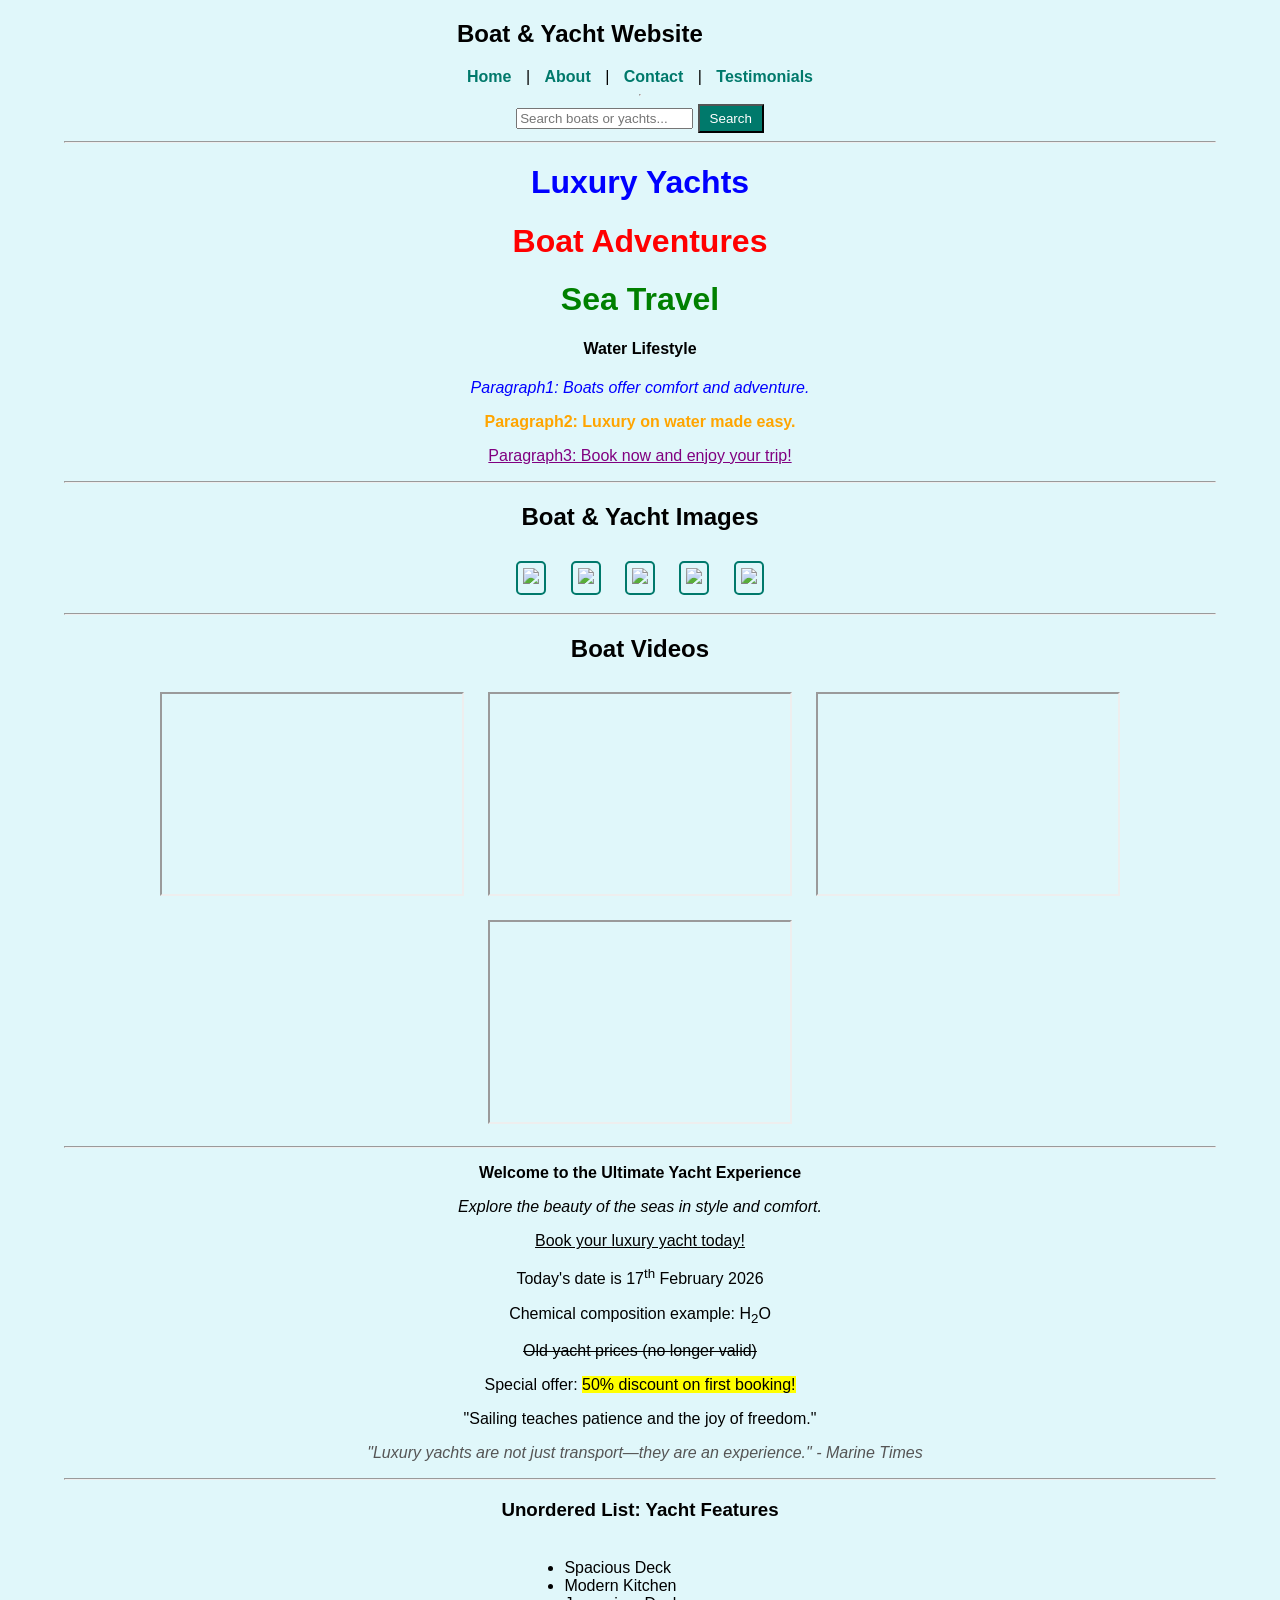
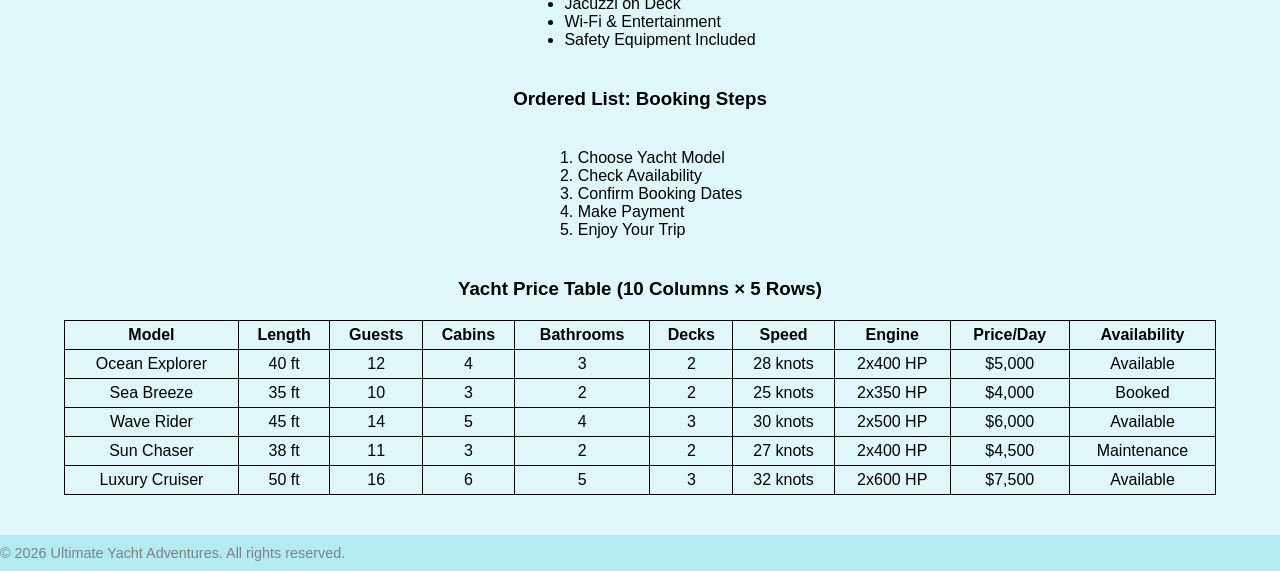
==== index.html @ f1ba3834 "Add files via upload" ====
<!DOCTYPE html>
<html>
<head>
    <title>Boat & Yacht Complete Page</title>
    
    <!-- Internal CSS -->
    <style>
        /* General Page Styles */
        body {
            background-color: #e0f7fa; /* light blue */
            display: flex;
            flex-direction: column;
            min-height: 100vh;
            margin: 0;
            align-items: center;
        }
        main {
            flex: 1;
            width: 90%;
            max-width: 1200px;
            text-align: center;
        }

        /* Header & Navigation */
        nav a {
            margin: 0 10px;
            text-decoration: none;
            color: #00796b;
            font-weight: bold;
        }
        nav a:hover {
            color: #004d40;
        }

        /* Images */
        .image-container {
            display: inline-block;
            margin: 10px;
            border: 2px solid #00796b;
            padding: 5px;
            border-radius: 5px;
        }

        /* Videos */
        .video-container {
            display: inline-block;
            margin: 10px;
        }

        /* Lists */
        ul, ol {
            text-align: left;
            display: inline-block;
            margin: 20px 0;
        }

        /* Tables */
        table {
            border-collapse: collapse;
            margin: 20px auto;
            width: 100%;
        }
        table, th, td {
            border: 1px solid black;
            padding: 5px;
            text-align: center;
        }

        /* Special Formatting */
        mark { background-color: yellow; }
        blockquote.indent { margin-left: 50px; font-style: italic; color: #555; }

        /* Footer */
        footer {
            font-size: 0.9em;
            color: gray;
            margin-top: 20px;
            padding: 10px 0;
            width: 100%;
            background-color: #b2ebf2;
        }

        /* Internal CSS Example */
        p.paragraph2 { color: orange; font-weight: bold; }
        h1.highlight2 { color: red; }
        h3.building2 { color: brown; }
    </style>

    <!-- External CSS -->
    <link rel="stylesheet" href="style.css">
</head>
<body>

    <!-- Navigation -->
    <nav>
        <h2>Boat & Yacht Website</h2>
        <a href="#">Home</a> |
        <a href="#">About</a> |
        <a href="#">Contact</a> |
        <a href="#">Testimonials</a>
    </nav>

    <hr>

    <main>
        <!-- Search Bar -->
        <div>
            <input type="text" placeholder="Search boats or yachts...">
            <button style="background-color:#00796b; color:white; padding:5px 10px;">Search</button>
        </div>

        <hr>

        <!-- Headings -->
        <h1 class="highlight1" style="color: blue;">Luxury Yachts</h1> <!-- inline CSS -->
        <h1 class="highlight2">Boat Adventures</h1> <!-- internal CSS -->
        <h1 class="highlight3">Sea Travel</h1> <!-- external CSS -->
        <h4>Water Lifestyle</h4>

        <!-- Paragraphs -->
        <p style="color: blue; font-style: italic;">Paragraph1: Boats offer comfort and adventure.</p> <!-- inline CSS -->
        <p class="paragraph2">Paragraph2: Luxury on water made easy.</p> <!-- internal CSS -->
        <p class="paragraph3">Paragraph3: Book now and enjoy your trip!</p> <!-- external CSS -->

        <hr>

        <!-- Images Section -->
        <h2>Boat & Yacht Images</h2>
        <div class="image-container">
            <img src="https://images.unsplash.com/photo-1507525428034-b723cf961d3e" width="200">
        </div>
        <div class="image-container">
            <img src="https://images.unsplash.com/photo-1517520287167-4bbf64a00d66" width="200">
        </div>
        <div class="image-container">
            <img src="https://images.unsplash.com/photo-1558680922-23a28e1d6b4d" width="200">
        </div>
        <div class="image-container">
            <img src="https://images.unsplash.com/photo-1523952578875-0d554ab8b2e3" width="200">
        </div>
        <div class="image-container">
            <img src="https://images.unsplash.com/photo-1506898662835-8e10eac88d5f" width="200">
        </div>

        <hr>

        <!-- Videos Section -->
        <h2>Boat Videos</h2>
        <div class="video-container">
            <iframe width="300" height="200" src="https://www.youtube.com/embed/5Q1oym9TjOs" allowfullscreen></iframe>
        </div>
        <div class="video-container">
            <iframe width="300" height="200" src="https://www.youtube.com/embed/5bJ3n89yVEA" allowfullscreen></iframe>
        </div>
        <div class="video-container">
            <iframe width="300" height="200" src="https://www.youtube.com/embed/c6ej2Zd7r0Q" allowfullscreen></iframe>
        </div>
        <div class="video-container">
            <iframe width="300" height="200" src="https://www.youtube.com/embed/wkqSRn1A0hc" allowfullscreen></iframe>
        </div>

        <hr>

        <!-- Special Formatting -->
        <p><b>Welcome to the Ultimate Yacht Experience</b></p>
        <p><i>Explore the beauty of the seas in style and comfort.</i></p>
        <p><u>Book your luxury yacht today!</u></p>
        <p>Today's date is 17<sup>th</sup> February 2026</p>
        <p>Chemical composition example: H<sub>2</sub>O</p>
        <p><s>Old yacht prices (no longer valid)</s></p>
        <p>Special offer: <mark>50% discount on first booking!</mark></p>
        <p>"Sailing teaches patience and the joy of freedom."</p>
        <blockquote class="indent">"Luxury yachts are not just transport—they are an experience." - Marine Times</blockquote>

        <hr>

        <!-- Lists -->
        <h3>Unordered List: Yacht Features</h3>
        <ul>
            <li>Spacious Deck</li>
            <li>Modern Kitchen</li>
            <li>Jacuzzi on Deck</li>
            <li>Wi-Fi & Entertainment</li>
            <li>Safety Equipment Included</li>
        </ul>

        <h3>Ordered List: Booking Steps</h3>
        <ol>
            <li>Choose Yacht Model</li>
            <li>Check Availability</li>
            <li>Confirm Booking Dates</li>
            <li>Make Payment</li>
            <li>Enjoy Your Trip</li>
        </ol>

        <!-- Table -->
        <h3>Yacht Price Table (10 Columns × 5 Rows)</h3>
        <table>
            <tr>
                <th>Model</th><th>Length</th><th>Guests</th><th>Cabins</th><th>Bathrooms</th>
                <th>Decks</th><th>Speed</th><th>Engine</th><th>Price/Day</th><th>Availability</th>
            </tr>
            <tr>
                <td>Ocean Explorer</td><td>40 ft</td><td>12</td><td>4</td><td>3</td>
                <td>2</td><td>28 knots</td><td>2x400 HP</td><td>$5,000</td><td>Available</td>
            </tr>
            <tr>
                <td>Sea Breeze</td><td>35 ft</td><td>10</td><td>3</td><td>2</td>
                <td>2</td><td>25 knots</td><td>2x350 HP</td><td>$4,000</td><td>Booked</td>
            </tr>
            <tr>
                <td>Wave Rider</td><td>45 ft</td><td>14</td><td>5</td><td>4</td>
                <td>3</td><td>30 knots</td><td>2x500 HP</td><td>$6,000</td><td>Available</td>
            </tr>
            <tr>
                <td>Sun Chaser</td><td>38 ft</td><td>11</td><td>3</td><td>2</td>
                <td>2</td><td>27 knots</td><td>2x400 HP</td><td>$4,500</td><td>Maintenance</td>
            </tr>
            <tr>
                <td>Luxury Cruiser</td><td>50 ft</td><td>16</td><td>6</td><td>5</td>
                <td>3</td><td>32 knots</td><td>2x600 HP</td><td>$7,500</td><td>Available</td>
            </tr>
        </table>

    </main>

    <!-- Footer -->
    <footer>© 2026 Ultimate Yacht Adventures. All rights reserved.</footer>
</body>
</html>
---- style.css ----
/* External CSS */
p.paragraph3 {
    color: purple;
    text-decoration: underline;
}

h1.highlight3 {
    color: green;
}

h3.building3 {
    color: teal;
}

body {
    font-family: Arial, sans-serif;
    margin: 0;
}
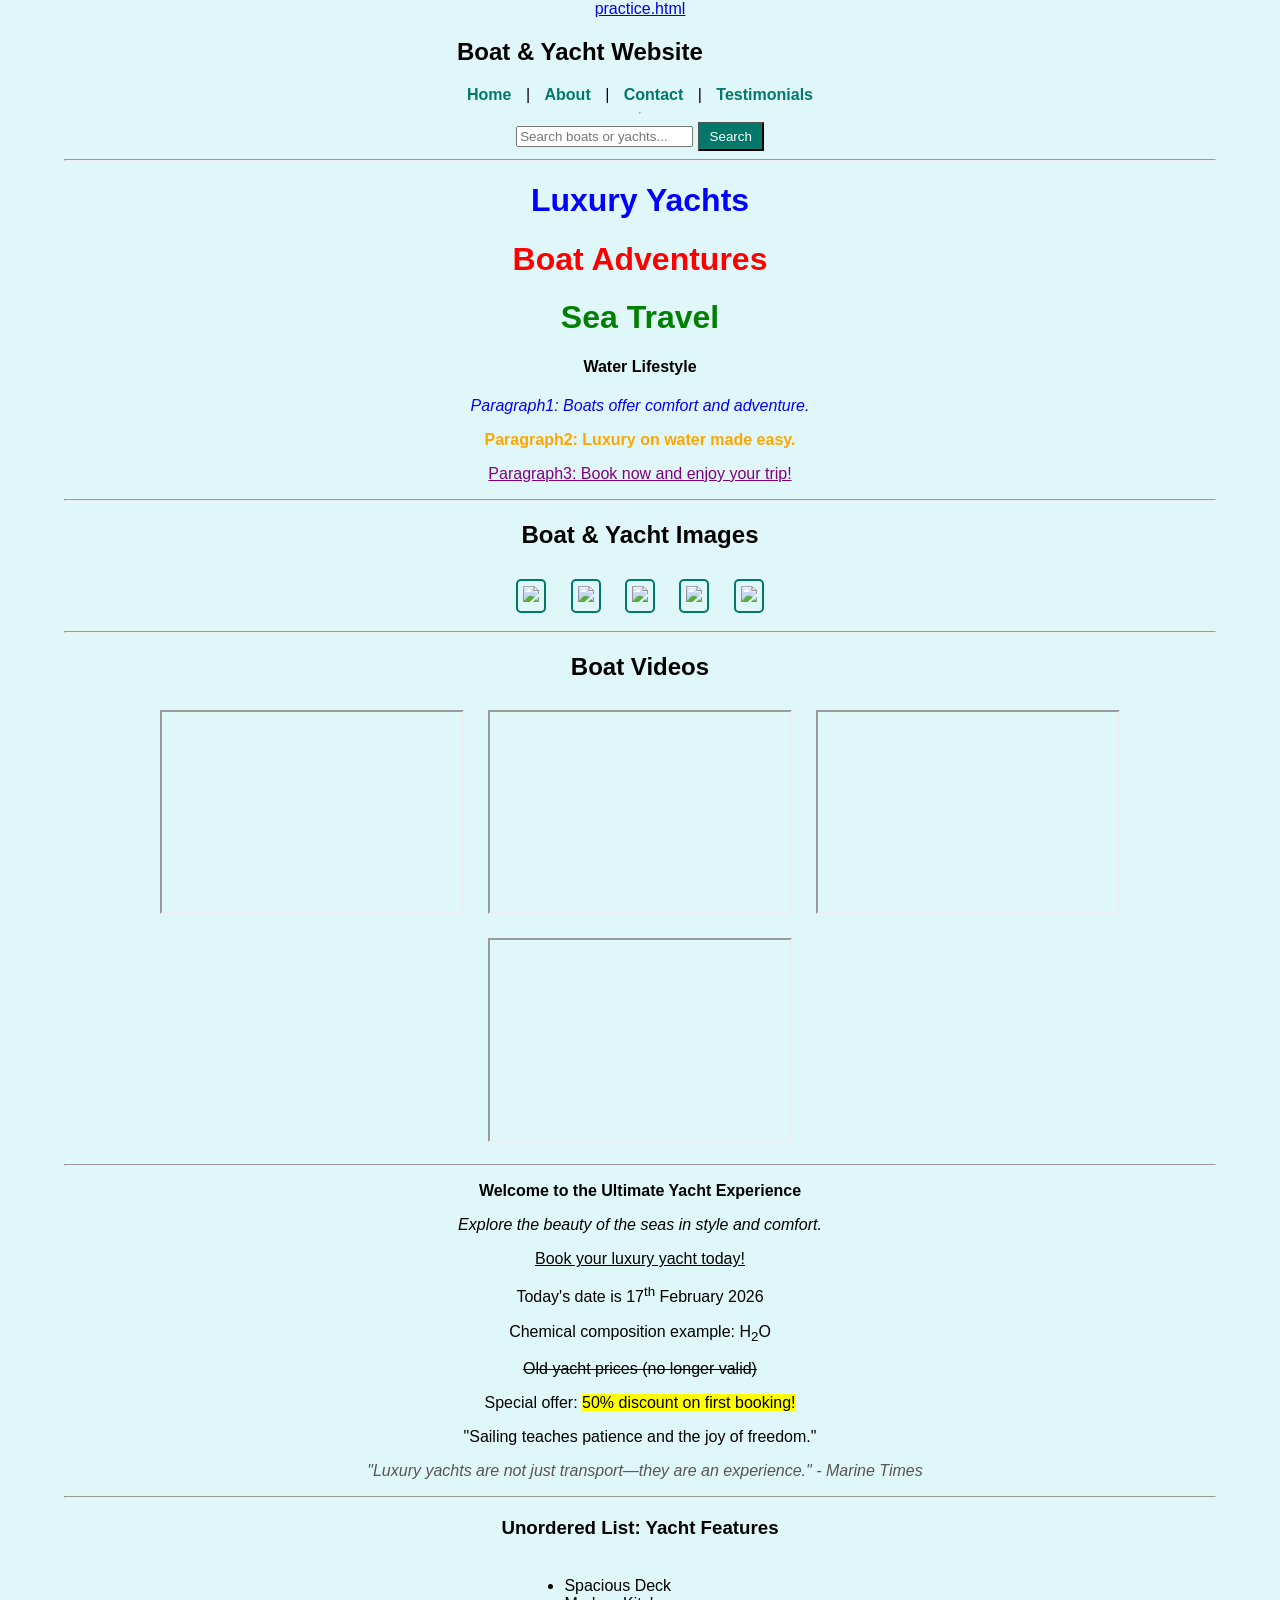
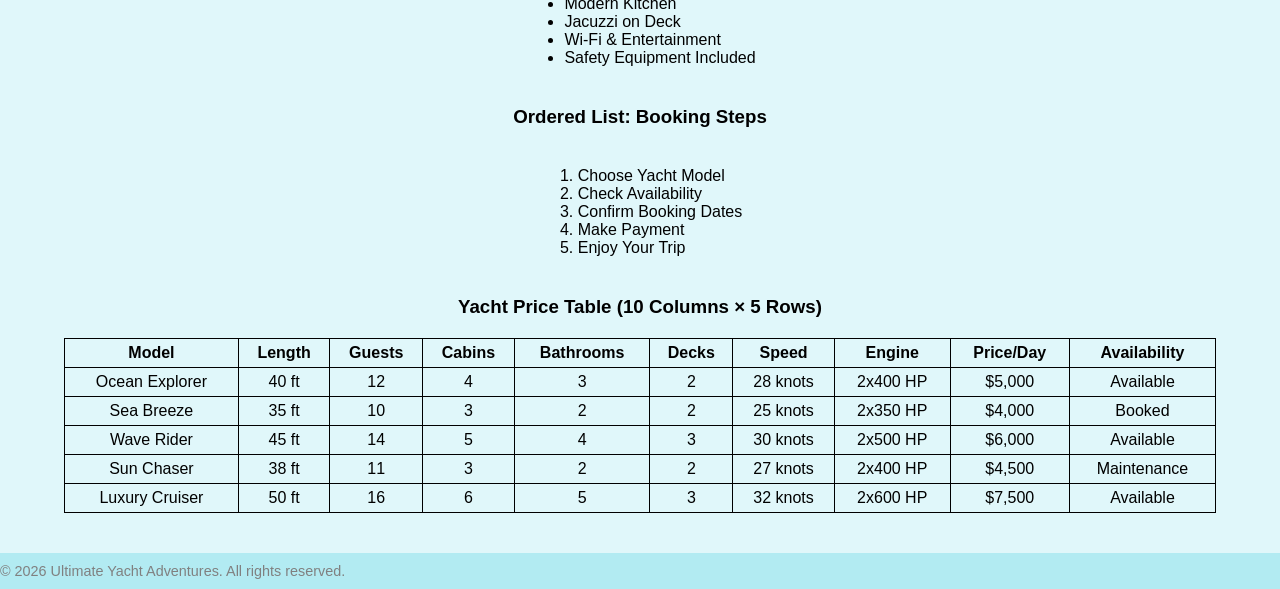
==== commit 31a08b1d: "Update index.html" ====
--- a/index.html
+++ b/index.html
@@ -2,10 +2,10 @@
 <html>
 <head>
     <title>Boat & Yacht Complete Page</title>
+    <a href="file:///C:/Users/ADMIN/Desktop/web%20technology/practice.html">practice.html</a>
     
-    <!-- Internal CSS -->
     <style>
-        /* General Page Styles */
+        
         body {
             background-color: #e0f7fa; /* light blue */
             display: flex;
@@ -21,7 +21,7 @@
             text-align: center;
         }
 
-        /* Header & Navigation */
+    
         nav a {
             margin: 0 10px;
             text-decoration: none;
@@ -32,7 +32,6 @@
             color: #004d40;
         }
 
-        /* Images */
         .image-container {
             display: inline-block;
             margin: 10px;
@@ -41,7 +40,6 @@
             border-radius: 5px;
         }
 
-        /* Videos */
         .video-container {
             display: inline-block;
             margin: 10px;
@@ -227,4 +225,5 @@
     <!-- Footer -->
     <footer>© 2026 Ultimate Yacht Adventures. All rights reserved.</footer>
 </body>
-</html>+
+</html>
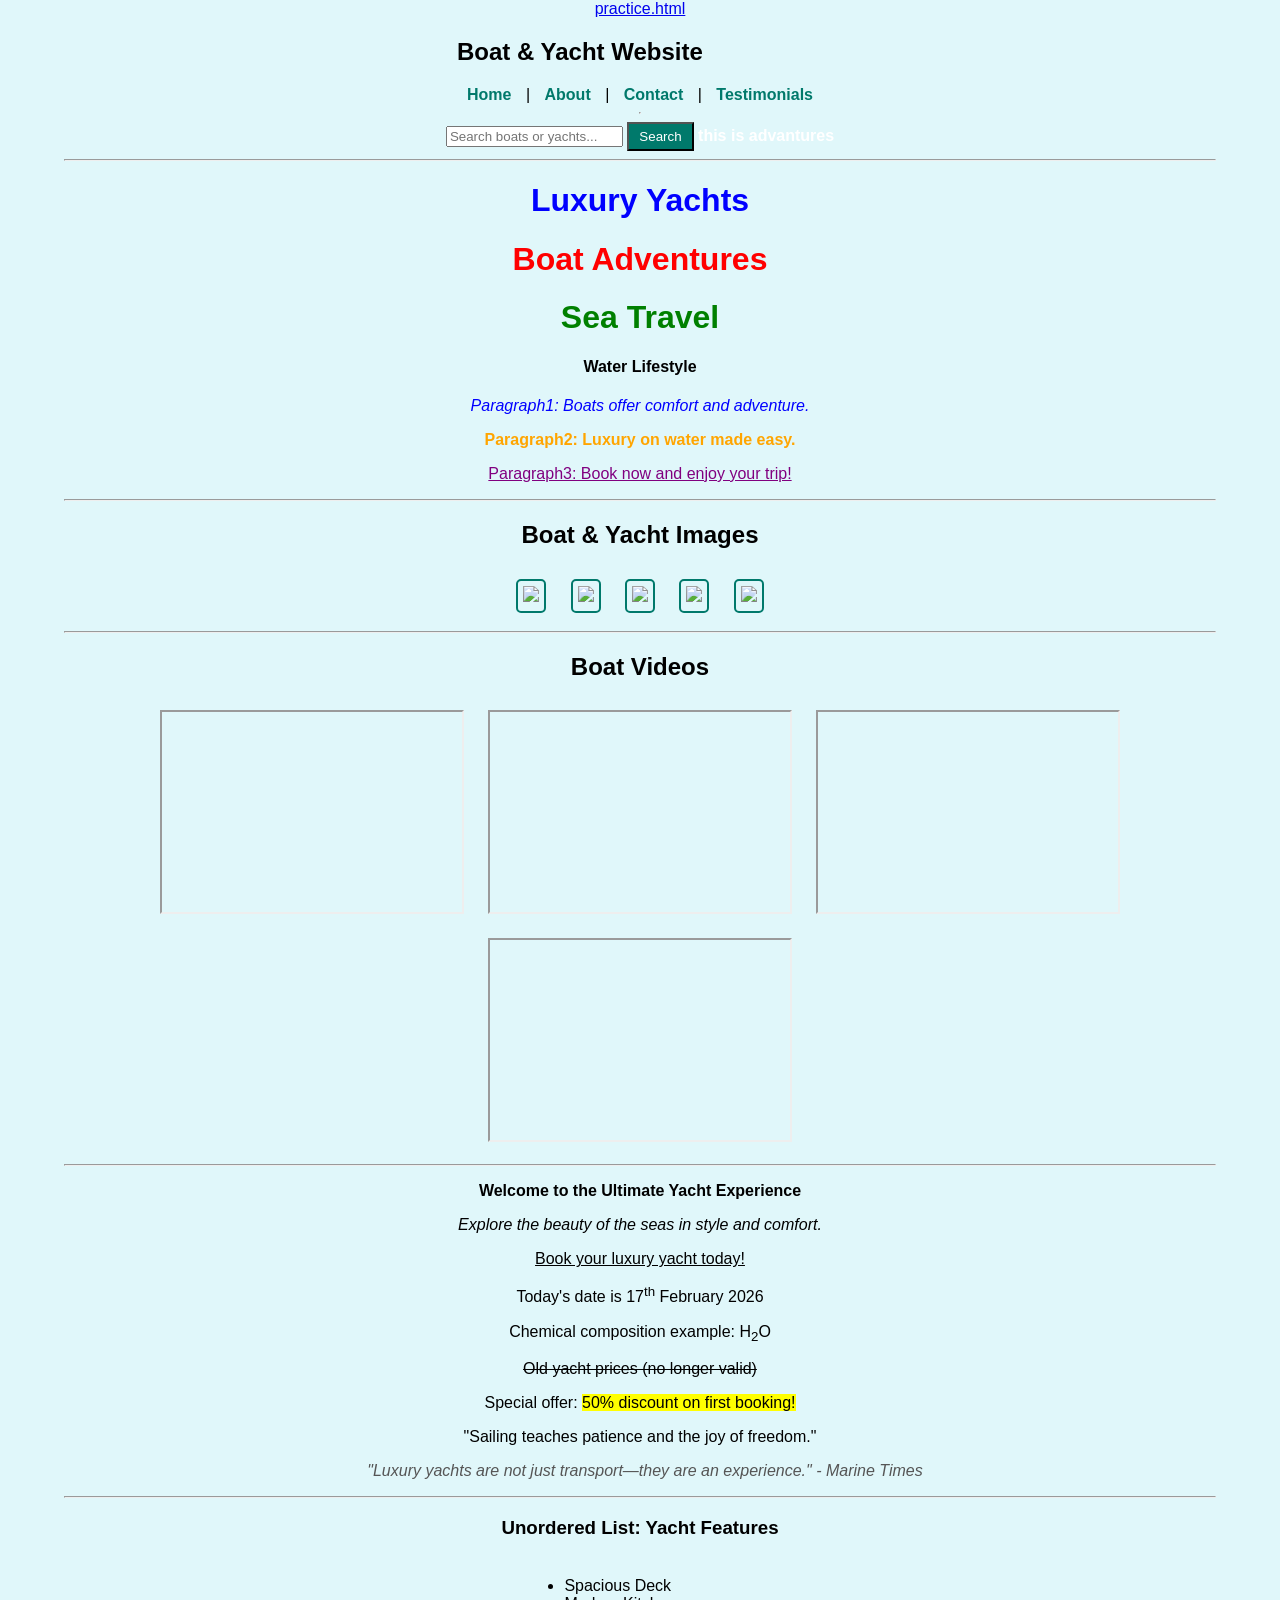
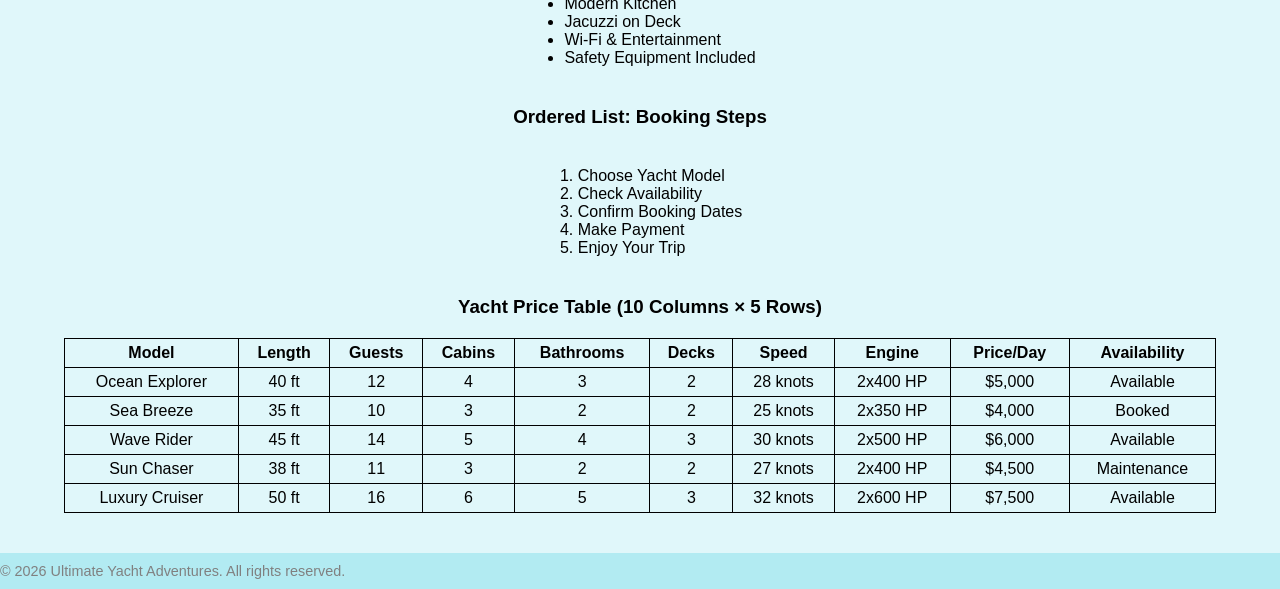
==== commit bf5d8308: "Update index.html" ====
--- a/index.html
+++ b/index.html
@@ -105,7 +105,9 @@
         <div>
             <input type="text" placeholder="Search boats or yachts...">
             <button style="background-color:#00796b; color:white; padding:5px 10px;">Search</button>
-        </div>
+            <a href="https://lubambopascal88-cyber.github.io/Blaise/wawera.html" style="color:white; text-decoration: none; font-weight: bold;">this is advantures</a>
+        </div>
+        
 
         <hr>
 
@@ -227,3 +229,4 @@
 </body>
 
 </html>
+
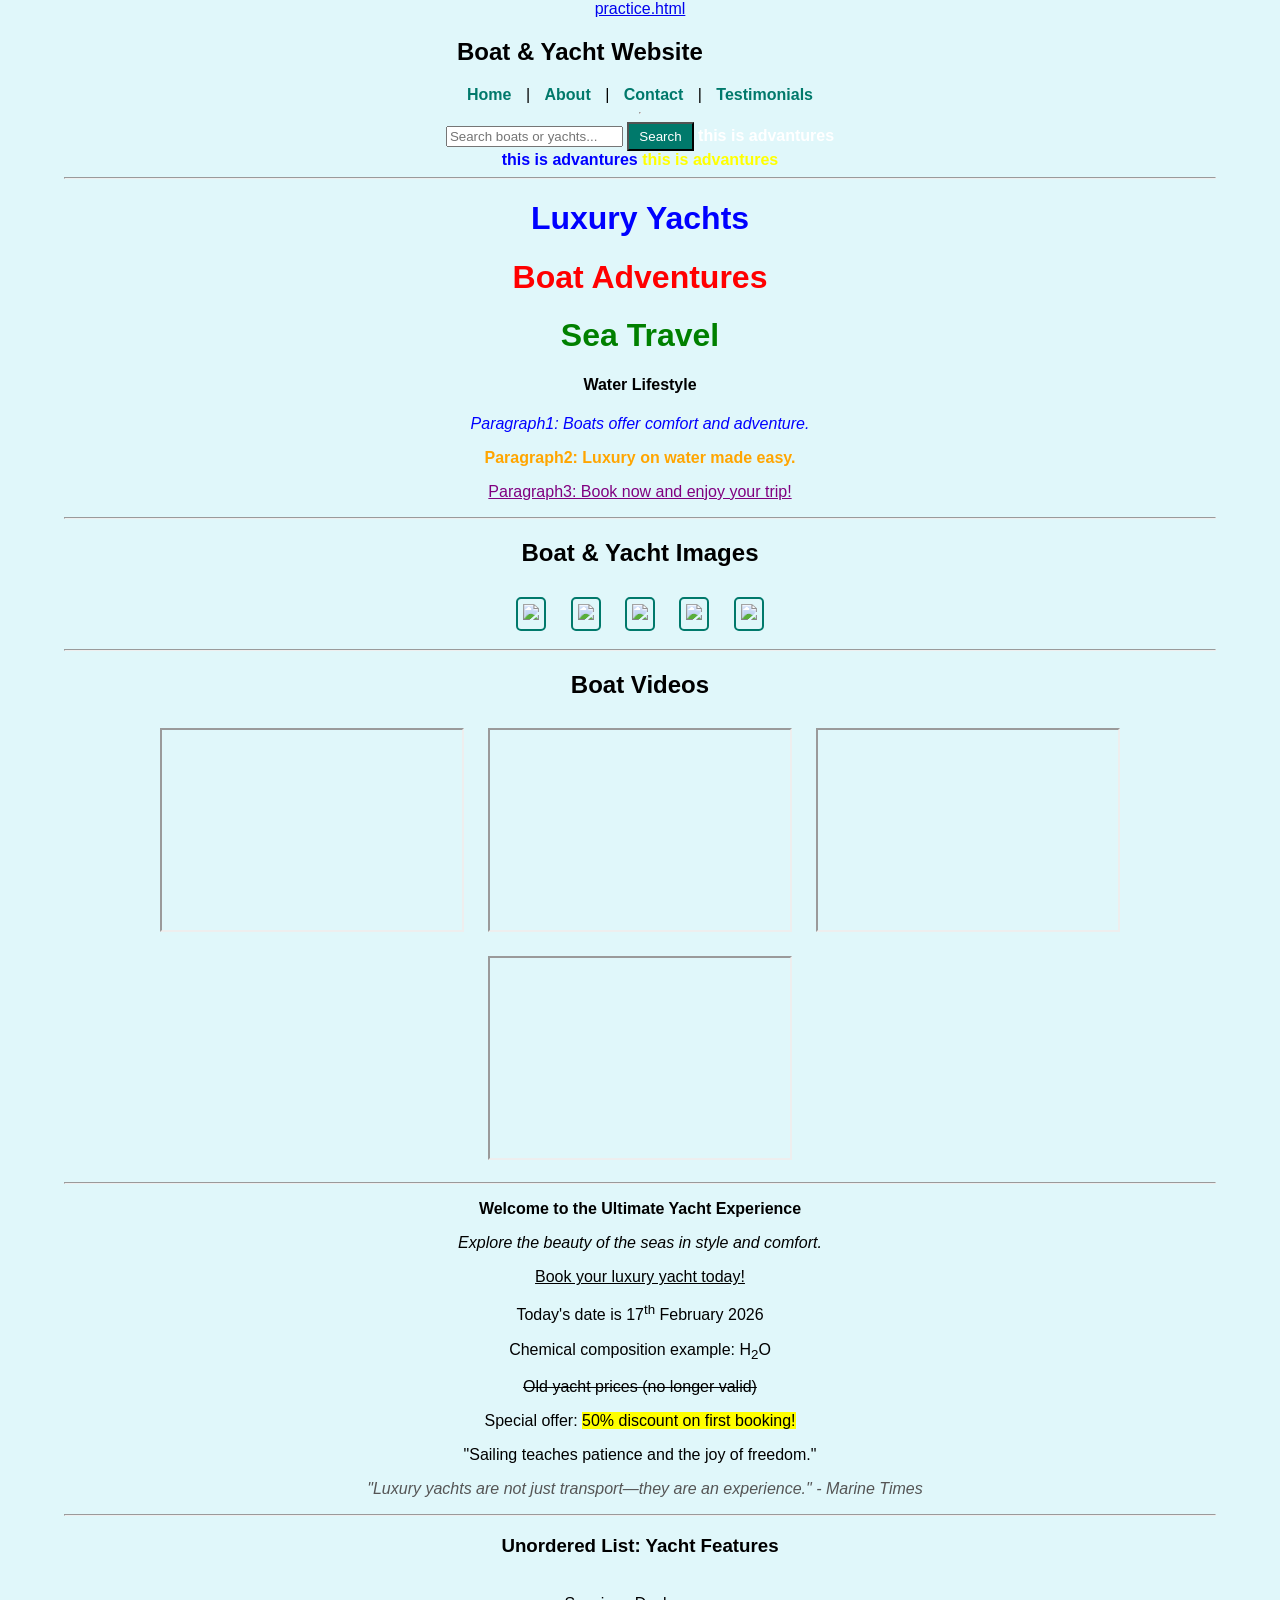
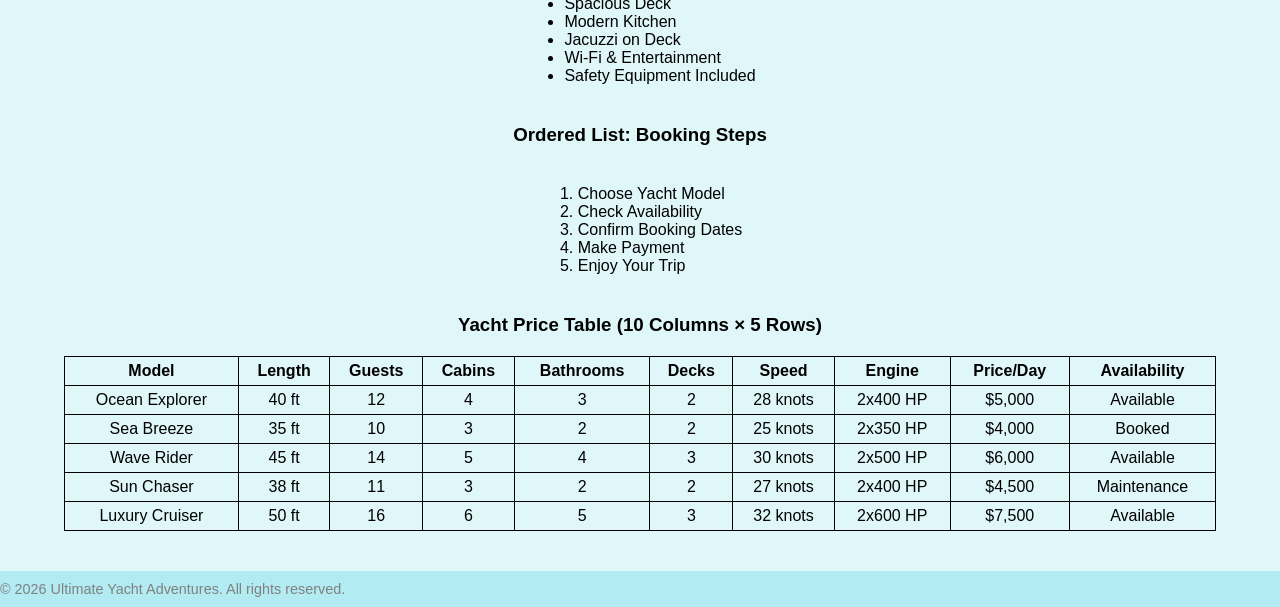
==== commit e8a45095: "Update index.html" ====
--- a/index.html
+++ b/index.html
@@ -107,6 +107,10 @@
             <button style="background-color:#00796b; color:white; padding:5px 10px;">Search</button>
             <a href="https://lubambopascal88-cyber.github.io/Blaise/wawera.html" style="color:white; text-decoration: none; font-weight: bold;">this is advantures</a>
         </div>
+          <a href="https://lubambopascal88-cyber.github.io/Blaise/wawera.html" style="color:blue; text-decoration: none; font-weight: bold;">this is advantures</a>
+          <a href="https://lubambopascal88-cyber.github.io/Blaise/wawera.html" style="color:yellow; text-decoration: none; font-weight: bold;">this is advantures</a>
+        
+    
         
 
         <hr>
@@ -230,3 +234,4 @@
 
 </html>
 
+
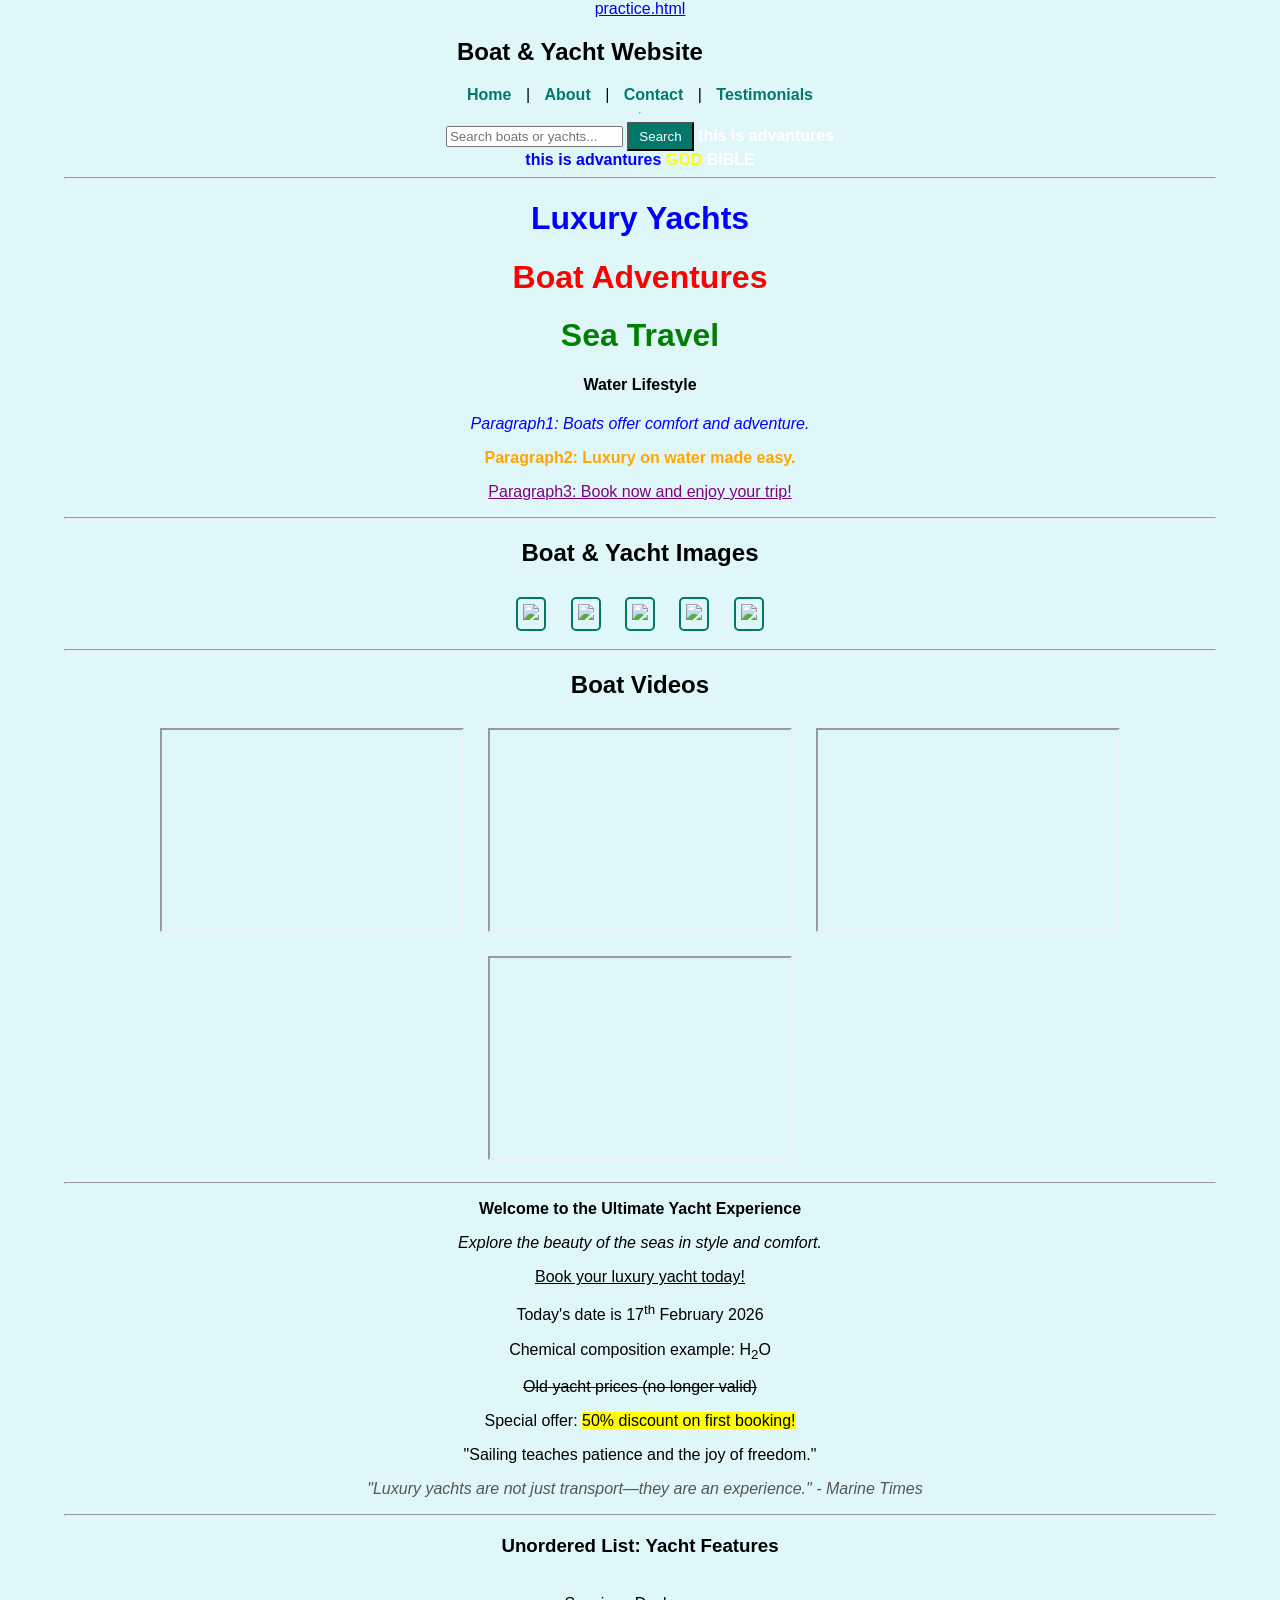
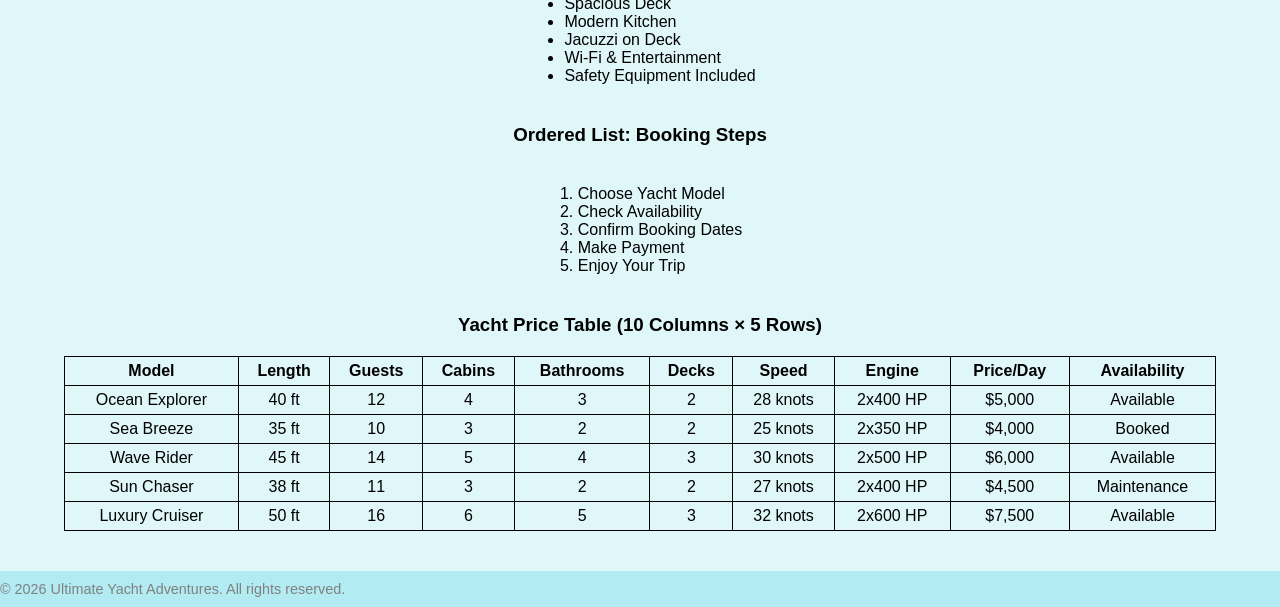
==== commit b0e2599b: "Update index.html" ====
--- a/index.html
+++ b/index.html
@@ -108,7 +108,9 @@
             <a href="https://lubambopascal88-cyber.github.io/Blaise/wawera.html" style="color:white; text-decoration: none; font-weight: bold;">this is advantures</a>
         </div>
           <a href="https://lubambopascal88-cyber.github.io/Blaise/wawera.html" style="color:blue; text-decoration: none; font-weight: bold;">this is advantures</a>
-          <a href="https://lubambopascal88-cyber.github.io/Blaise/wawera.html" style="color:yellow; text-decoration: none; font-weight: bold;">this is advantures</a>
+          <a href="https://lubambopascal88-cyber.github.io/Blaise/breii.html" style="color:yellow; text-decoration: none; font-weight: bold;">GOD</a>
+         <a href="https://lubambopascal88-cyber.github.io/Blaise/pascal.html" style="color:white; text-decoration: none; font-weight: bold;">BIBLE</a>
+        
         
     
         
@@ -235,3 +237,5 @@
 </html>
 
 
+
+
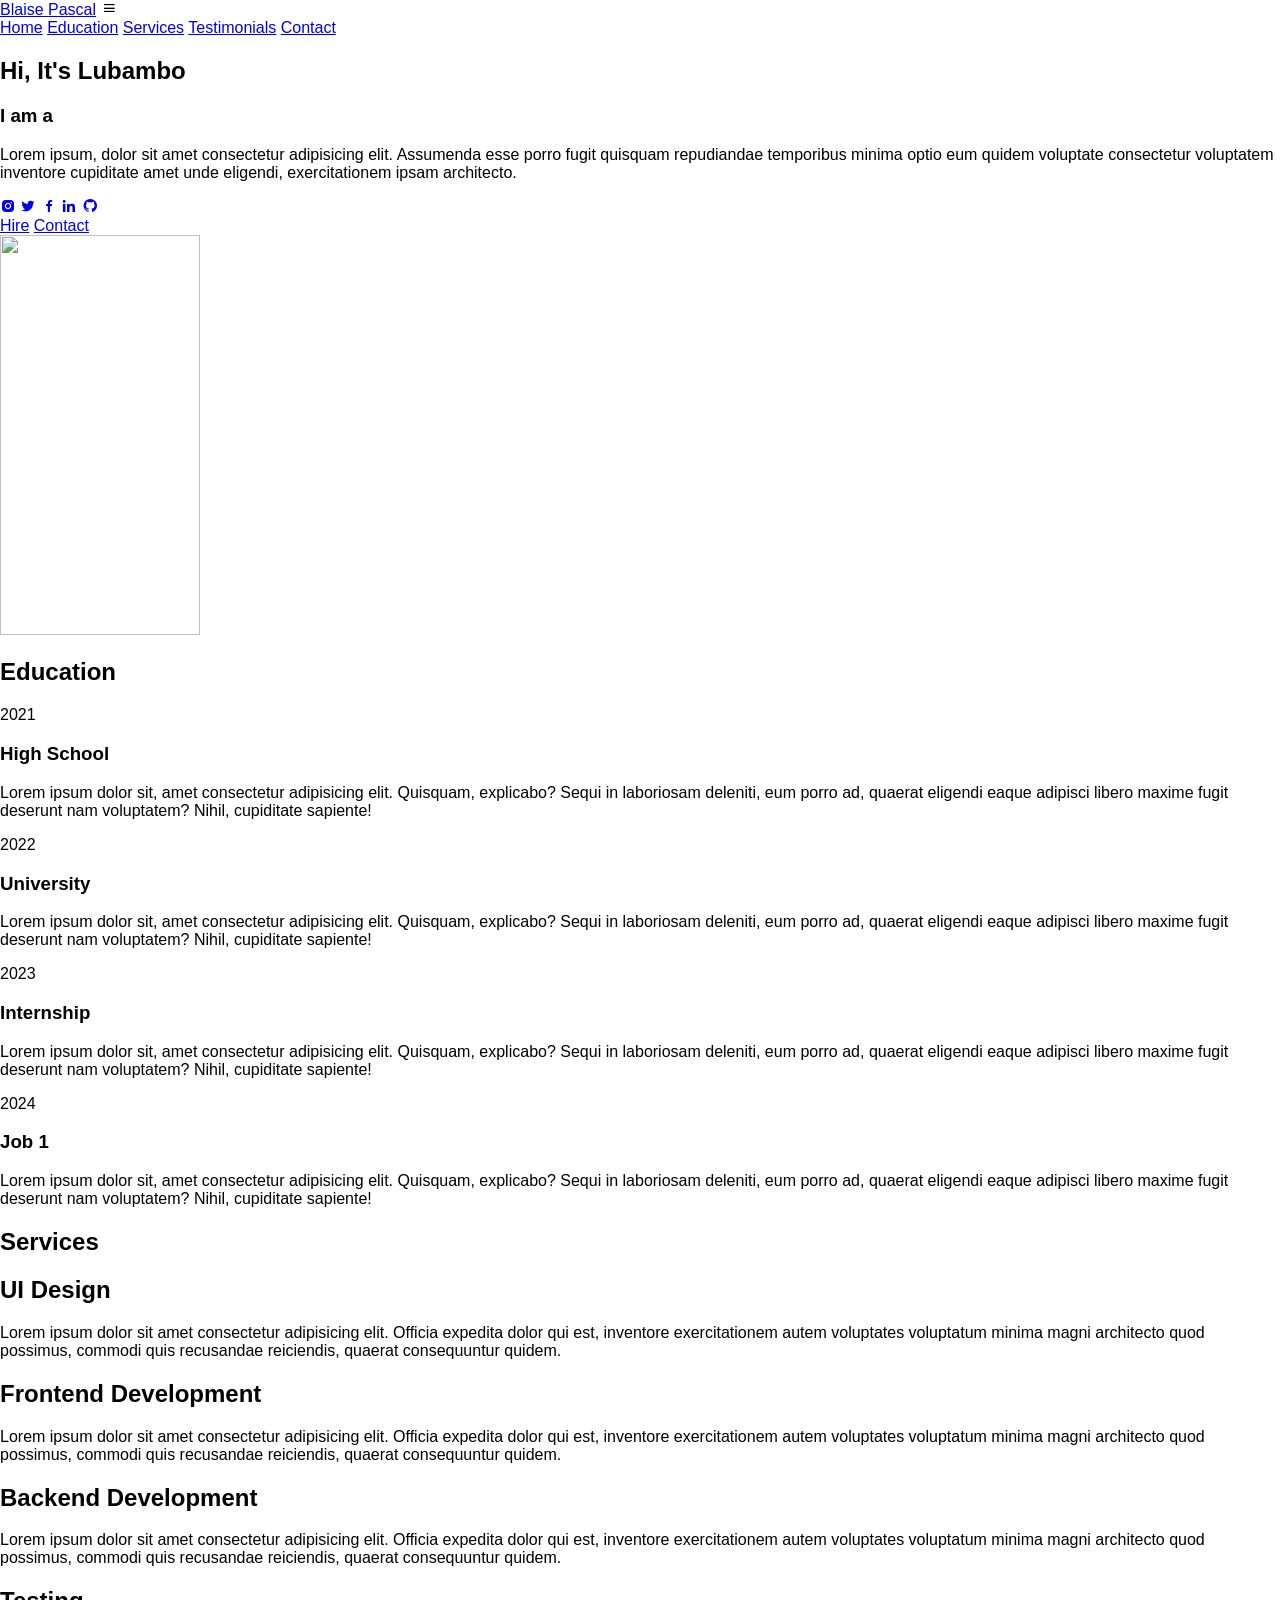
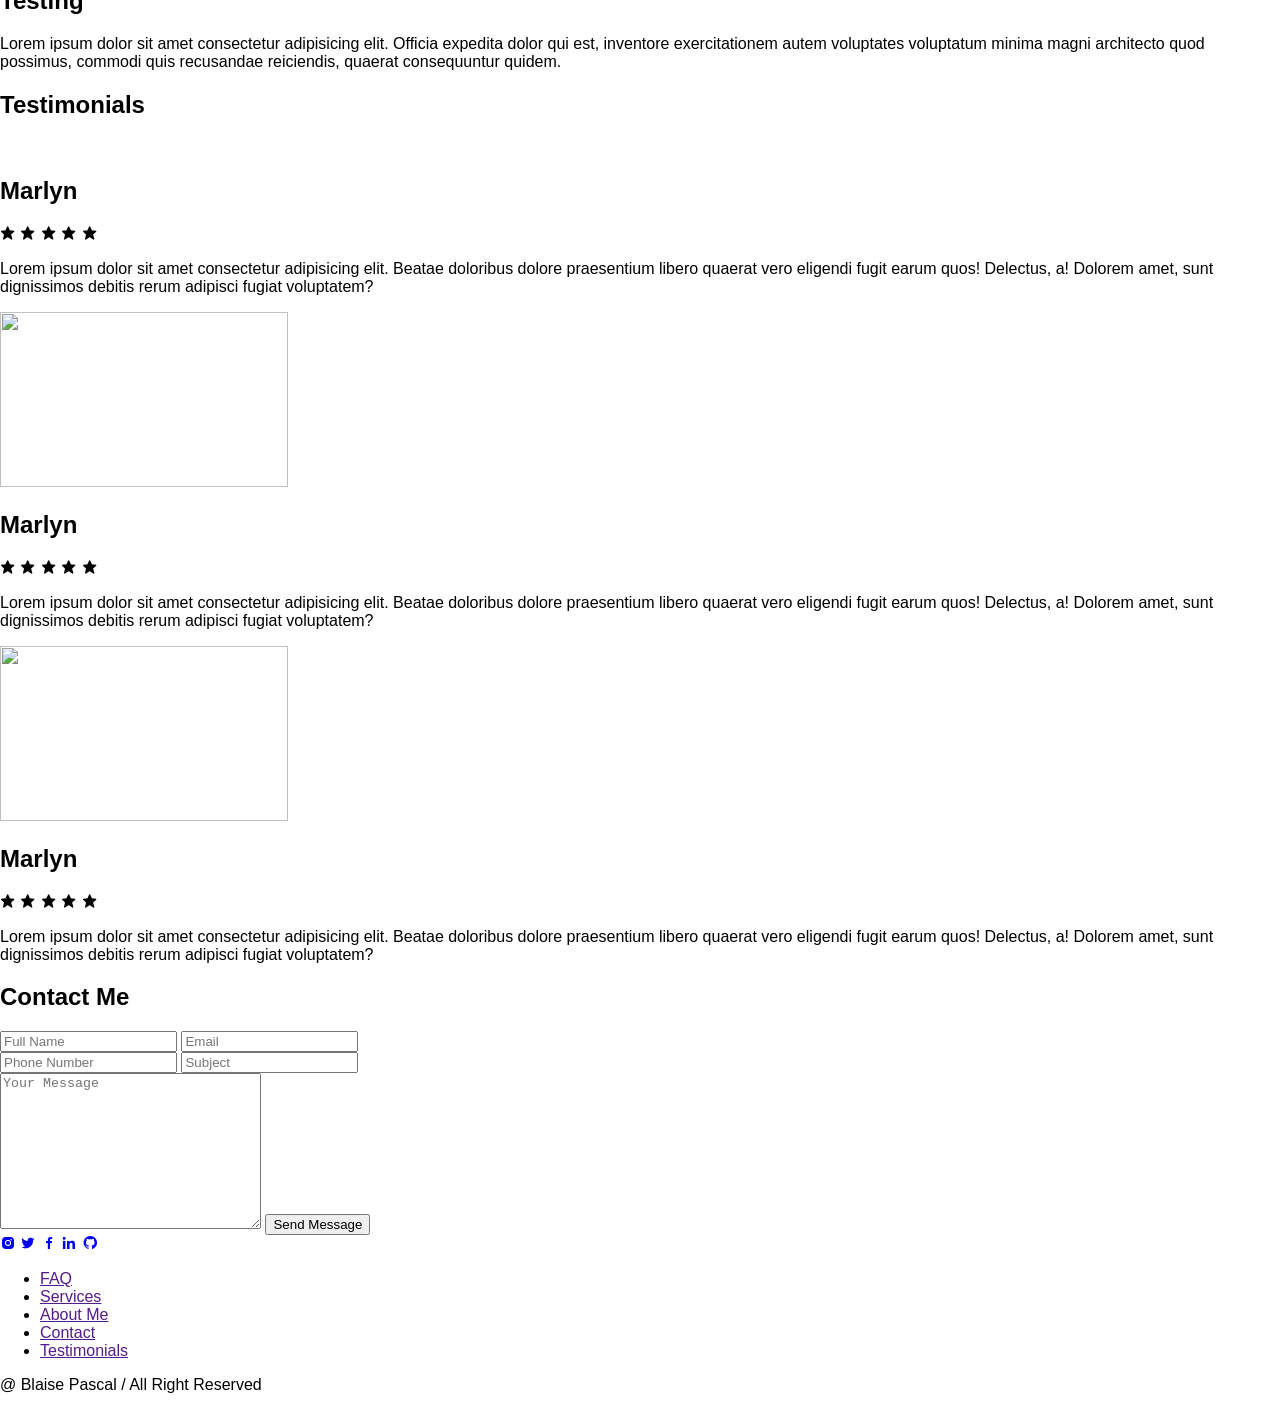
==== commit cbd53ab7: "Update index.html" ====
--- a/index.html
+++ b/index.html
@@ -1,241 +1,236 @@
 <!DOCTYPE html>
-<html>
+<html lang="en">
 <head>
-    <title>Boat & Yacht Complete Page</title>
-    <a href="file:///C:/Users/ADMIN/Desktop/web%20technology/practice.html">practice.html</a>
+    <meta charset="UTF-8">
+    <meta name="viewport" content="width=device-width, initial-scale=1.0">
+    <title>Document</title>
+    <link rel="stylesheet" href="style.css">
+    <link href='https://unpkg.com/boxicons@2.1.4/css/boxicons.min.css' rel='stylesheet'>
+</head>
+<body> 
     
-    <style>
-        
-        body {
-            background-color: #e0f7fa; /* light blue */
-            display: flex;
-            flex-direction: column;
-            min-height: 100vh;
-            margin: 0;
-            align-items: center;
-        }
-        main {
-            flex: 1;
-            width: 90%;
-            max-width: 1200px;
-            text-align: center;
-        }
-
+<header class="header">
+    <a href="#home" class="logo">Blaise <span>Pascal</span></a>
     
-        nav a {
-            margin: 0 10px;
-            text-decoration: none;
-            color: #00796b;
-            font-weight: bold;
-        }
-        nav a:hover {
-            color: #004d40;
-        }
-
-        .image-container {
-            display: inline-block;
-            margin: 10px;
-            border: 2px solid #00796b;
-            padding: 5px;
-            border-radius: 5px;
-        }
-
-        .video-container {
-            display: inline-block;
-            margin: 10px;
-        }
-
-        /* Lists */
-        ul, ol {
-            text-align: left;
-            display: inline-block;
-            margin: 20px 0;
-        }
-
-        /* Tables */
-        table {
-            border-collapse: collapse;
-            margin: 20px auto;
-            width: 100%;
-        }
-        table, th, td {
-            border: 1px solid black;
-            padding: 5px;
-            text-align: center;
-        }
-
-        /* Special Formatting */
-        mark { background-color: yellow; }
-        blockquote.indent { margin-left: 50px; font-style: italic; color: #555; }
-
-        /* Footer */
-        footer {
-            font-size: 0.9em;
-            color: gray;
-            margin-top: 20px;
-            padding: 10px 0;
-            width: 100%;
-            background-color: #b2ebf2;
-        }
-
-        /* Internal CSS Example */
-        p.paragraph2 { color: orange; font-weight: bold; }
-        h1.highlight2 { color: red; }
-        h3.building2 { color: brown; }
-    </style>
-
-    <!-- External CSS -->
-    <link rel="stylesheet" href="style.css">
-</head>
-<body>
-
-    <!-- Navigation -->
-    <nav>
-        <h2>Boat & Yacht Website</h2>
-        <a href="#">Home</a> |
-        <a href="#">About</a> |
-        <a href="#">Contact</a> |
-        <a href="#">Testimonials</a>
+
+    <i class='bx bx-menu' id="menu-icon"></i> 
+
+    <nav class="navbar">
+        <a href="#home" class="active">Home</a>
+        <a href="#education">Education</a>
+        <a href="#services">Services</a>
+        <a href="#textimonials">Testimonials</a>
+        <a href="#contact">Contact</a>
     </nav>
-
-    <hr>
-
-    <main>
-        <!-- Search Bar -->
-        <div>
-            <input type="text" placeholder="Search boats or yachts...">
-            <button style="background-color:#00796b; color:white; padding:5px 10px;">Search</button>
-            <a href="https://lubambopascal88-cyber.github.io/Blaise/wawera.html" style="color:white; text-decoration: none; font-weight: bold;">this is advantures</a>
-        </div>
-          <a href="https://lubambopascal88-cyber.github.io/Blaise/wawera.html" style="color:blue; text-decoration: none; font-weight: bold;">this is advantures</a>
-          <a href="https://lubambopascal88-cyber.github.io/Blaise/breii.html" style="color:yellow; text-decoration: none; font-weight: bold;">GOD</a>
-         <a href="https://lubambopascal88-cyber.github.io/Blaise/pascal.html" style="color:white; text-decoration: none; font-weight: bold;">BIBLE</a>
-        
-        
+</header>
+
+<section class="home" id="home">
+    <div class="home-content">
+        <h2>Hi, It's <span>Lubambo</span></h2>
+        <h3 class="text-animation">I am a <span></span></h3>
+        <p>Lorem ipsum, dolor sit amet consectetur adipisicing elit. Assumenda esse porro fugit quisquam repudiandae temporibus minima optio eum quidem voluptate consectetur voluptatem inventore cupiditate amet unde eligendi, exercitationem ipsam architecto.</p>
+
+        <div class="social-icons">
+            <a href="#"><i class='bx bxl-instagram-alt' ></i></a>
+            <a href="#"><i class='bx bxl-twitter' ></i></a>
+            <a href="#"><i class='bx bxl-facebook'></i></a>
+            <a href="#"><i class='bx bxl-linkedin'></i></a>
+            <a href="#"><i class='bx bxl-github'></i></a>
+            
+        </div>
+
+        <div class="btn-group">
+            <a href="#" class="btn">Hire</a>
+            <a href="#contact" class="btn">Contact</a>
+        </div>
+    </div>    
+        <div class="home-img">
+            <img src="CYBER-SECURITY-HACKING-iStock-tanawit-sabprasan-1406645290.jpg" width="200px" height="400px" alt="">
+        </div>
     
-        
-
-        <hr>
-
-        <!-- Headings -->
-        <h1 class="highlight1" style="color: blue;">Luxury Yachts</h1> <!-- inline CSS -->
-        <h1 class="highlight2">Boat Adventures</h1> <!-- internal CSS -->
-        <h1 class="highlight3">Sea Travel</h1> <!-- external CSS -->
-        <h4>Water Lifestyle</h4>
-
-        <!-- Paragraphs -->
-        <p style="color: blue; font-style: italic;">Paragraph1: Boats offer comfort and adventure.</p> <!-- inline CSS -->
-        <p class="paragraph2">Paragraph2: Luxury on water made easy.</p> <!-- internal CSS -->
-        <p class="paragraph3">Paragraph3: Book now and enjoy your trip!</p> <!-- external CSS -->
-
-        <hr>
-
-        <!-- Images Section -->
-        <h2>Boat & Yacht Images</h2>
-        <div class="image-container">
-            <img src="https://images.unsplash.com/photo-1507525428034-b723cf961d3e" width="200">
-        </div>
-        <div class="image-container">
-            <img src="https://images.unsplash.com/photo-1517520287167-4bbf64a00d66" width="200">
-        </div>
-        <div class="image-container">
-            <img src="https://images.unsplash.com/photo-1558680922-23a28e1d6b4d" width="200">
-        </div>
-        <div class="image-container">
-            <img src="https://images.unsplash.com/photo-1523952578875-0d554ab8b2e3" width="200">
-        </div>
-        <div class="image-container">
-            <img src="https://images.unsplash.com/photo-1506898662835-8e10eac88d5f" width="200">
-        </div>
-
-        <hr>
-
-        <!-- Videos Section -->
-        <h2>Boat Videos</h2>
-        <div class="video-container">
-            <iframe width="300" height="200" src="https://www.youtube.com/embed/5Q1oym9TjOs" allowfullscreen></iframe>
-        </div>
-        <div class="video-container">
-            <iframe width="300" height="200" src="https://www.youtube.com/embed/5bJ3n89yVEA" allowfullscreen></iframe>
-        </div>
-        <div class="video-container">
-            <iframe width="300" height="200" src="https://www.youtube.com/embed/c6ej2Zd7r0Q" allowfullscreen></iframe>
-        </div>
-        <div class="video-container">
-            <iframe width="300" height="200" src="https://www.youtube.com/embed/wkqSRn1A0hc" allowfullscreen></iframe>
-        </div>
-
-        <hr>
-
-        <!-- Special Formatting -->
-        <p><b>Welcome to the Ultimate Yacht Experience</b></p>
-        <p><i>Explore the beauty of the seas in style and comfort.</i></p>
-        <p><u>Book your luxury yacht today!</u></p>
-        <p>Today's date is 17<sup>th</sup> February 2026</p>
-        <p>Chemical composition example: H<sub>2</sub>O</p>
-        <p><s>Old yacht prices (no longer valid)</s></p>
-        <p>Special offer: <mark>50% discount on first booking!</mark></p>
-        <p>"Sailing teaches patience and the joy of freedom."</p>
-        <blockquote class="indent">"Luxury yachts are not just transport—they are an experience." - Marine Times</blockquote>
-
-        <hr>
-
-        <!-- Lists -->
-        <h3>Unordered List: Yacht Features</h3>
-        <ul>
-            <li>Spacious Deck</li>
-            <li>Modern Kitchen</li>
-            <li>Jacuzzi on Deck</li>
-            <li>Wi-Fi & Entertainment</li>
-            <li>Safety Equipment Included</li>
-        </ul>
-
-        <h3>Ordered List: Booking Steps</h3>
-        <ol>
-            <li>Choose Yacht Model</li>
-            <li>Check Availability</li>
-            <li>Confirm Booking Dates</li>
-            <li>Make Payment</li>
-            <li>Enjoy Your Trip</li>
-        </ol>
-
-        <!-- Table -->
-        <h3>Yacht Price Table (10 Columns × 5 Rows)</h3>
-        <table>
-            <tr>
-                <th>Model</th><th>Length</th><th>Guests</th><th>Cabins</th><th>Bathrooms</th>
-                <th>Decks</th><th>Speed</th><th>Engine</th><th>Price/Day</th><th>Availability</th>
-            </tr>
-            <tr>
-                <td>Ocean Explorer</td><td>40 ft</td><td>12</td><td>4</td><td>3</td>
-                <td>2</td><td>28 knots</td><td>2x400 HP</td><td>$5,000</td><td>Available</td>
-            </tr>
-            <tr>
-                <td>Sea Breeze</td><td>35 ft</td><td>10</td><td>3</td><td>2</td>
-                <td>2</td><td>25 knots</td><td>2x350 HP</td><td>$4,000</td><td>Booked</td>
-            </tr>
-            <tr>
-                <td>Wave Rider</td><td>45 ft</td><td>14</td><td>5</td><td>4</td>
-                <td>3</td><td>30 knots</td><td>2x500 HP</td><td>$6,000</td><td>Available</td>
-            </tr>
-            <tr>
-                <td>Sun Chaser</td><td>38 ft</td><td>11</td><td>3</td><td>2</td>
-                <td>2</td><td>27 knots</td><td>2x400 HP</td><td>$4,500</td><td>Maintenance</td>
-            </tr>
-            <tr>
-                <td>Luxury Cruiser</td><td>50 ft</td><td>16</td><td>6</td><td>5</td>
-                <td>3</td><td>32 knots</td><td>2x600 HP</td><td>$7,500</td><td>Available</td>
-            </tr>
-        </table>
-
-    </main>
-
-    <!-- Footer -->
-    <footer>© 2026 Ultimate Yacht Adventures. All rights reserved.</footer>
+</section>
+
+
+<section class="education" id="education">
+    <h2 class="heading">Education</h2>
+
+    <div class="timeline-items">
+
+        <div class="timeline-item">
+             <div class="timeline-dot"></div>
+                <div class="timeline-date">2021</div>
+            
+            <div class="timeline-content">
+                <h3>High School</h3>
+                <p>Lorem ipsum dolor sit, amet consectetur adipisicing elit. Quisquam, explicabo? Sequi in laboriosam deleniti, eum porro ad, quaerat eligendi eaque adipisci libero maxime fugit deserunt nam voluptatem? Nihil, cupiditate sapiente!</p>
+            </div>
+        </div>
+        <div class="timeline-item">
+            <div class="timeline-dot"></div>
+                <div class="timeline-date">2022</div>
+            
+            <div class="timeline-content">
+                <h3>University</h3>
+                <p>Lorem ipsum dolor sit, amet consectetur adipisicing elit. Quisquam, explicabo? Sequi in laboriosam deleniti, eum porro ad, quaerat eligendi eaque adipisci libero maxime fugit deserunt nam voluptatem? Nihil, cupiditate sapiente!</p>
+            </div>
+        </div>
+        <div class="timeline-item">
+            <div class="timeline-dot"></div>
+                <div class="timeline-date">2023</div>
+            
+            <div class="timeline-content">
+                <h3>Internship</h3>
+                <p>Lorem ipsum dolor sit, amet consectetur adipisicing elit. Quisquam, explicabo? Sequi in laboriosam deleniti, eum porro ad, quaerat eligendi eaque adipisci libero maxime fugit deserunt nam voluptatem? Nihil, cupiditate sapiente!</p>
+            </div>
+        </div>
+    </div>
+    <div class="timeline-item last">
+        <div class="timeline-dot"></div>
+            <div class="timeline-date">2024</div>
+         
+         <div class="timeline-content">
+            <h3>Job 1</h3>
+            <p>Lorem ipsum dolor sit, amet consectetur adipisicing elit. Quisquam, explicabo? Sequi in laboriosam deleniti, eum porro ad, quaerat eligendi eaque adipisci libero maxime fugit deserunt nam voluptatem? Nihil, cupiditate sapiente!</p>
+        </div>
+    </div>
+ </div>
+</section>
+
+<section class="services" id="services">
+    <h2 class="heading">Services</h2>
+
+      <div class="services-container">
+        <div class="service-box">
+            <div class="service-info">
+                <h2>UI Design</h2>
+                <p>Lorem ipsum dolor sit amet consectetur adipisicing elit. Officia expedita dolor qui est, inventore exercitationem autem voluptates voluptatum minima magni architecto quod possimus, commodi quis recusandae reiciendis, quaerat consequuntur quidem.</p>
+            </div>
+        </div>
+
+        <div class="service-box">
+            <div class="service-info">
+                <h2>Frontend Development</h2>
+                <p>Lorem ipsum dolor sit amet consectetur adipisicing elit. Officia expedita dolor qui est, inventore exercitationem autem voluptates voluptatum minima magni architecto quod possimus, commodi quis recusandae reiciendis, quaerat consequuntur quidem.</p>
+            </div>
+        </div>
+
+        <div class="service-box">
+            <div class="service-info">
+                <h2>Backend Development</h2>
+                <p>Lorem ipsum dolor sit amet consectetur adipisicing elit. Officia expedita dolor qui est, inventore exercitationem autem voluptates voluptatum minima magni architecto quod possimus, commodi quis recusandae reiciendis, quaerat consequuntur quidem.</p>
+            </div>
+        </div>
+
+        <div class="service-box">
+            <div class="service-info">
+                <h2>Testing</h2>
+                <p>Lorem ipsum dolor sit amet consectetur adipisicing elit. Officia expedita dolor qui est, inventore exercitationem autem voluptates voluptatum minima magni architecto quod possimus, commodi quis recusandae reiciendis, quaerat consequuntur quidem.</p>
+            </div>
+        </div>
+      </div>
+
+</section>
+
+<section class="testimonials" id="testimonials">
+    <div class="testimonials-box">
+        <h2 class="heading">Testimonials</h2>
+
+        <div class="wrapper">
+            <div class="testimonial-item">
+                <img src="image 1.jfif" alt="">
+
+                <h2>Marlyn</h2>
+                <div class="rating">
+                    <i class='bx bxs-star' id="star"></i>
+                    <i class='bx bxs-star' id="star"></i>
+                    <i class='bx bxs-star' id="star"></i>
+                    <i class='bx bxs-star' id="star"></i>
+                    <i class='bx bxs-star' id="star"></i>
+                </div>
+                <p>Lorem ipsum dolor sit amet consectetur adipisicing elit. Beatae doloribus dolore praesentium libero quaerat vero eligendi fugit earum quos! Delectus, a! Dolorem amet, sunt dignissimos debitis rerum adipisci fugiat voluptatem?</p>
+            </div>
+            <div class="testimonial-item">
+                <img src="image 2.jfif" width="288px" height="175px" alt="">
+
+                <h2>Marlyn</h2>
+                <div class="rating">
+                    <i class='bx bxs-star' id="star"></i>
+                    <i class='bx bxs-star' id="star"></i>
+                    <i class='bx bxs-star' id="star"></i>
+                    <i class='bx bxs-star' id="star"></i>
+                    <i class='bx bxs-star' id="star"></i>
+                </div>
+                <p>Lorem ipsum dolor sit amet consectetur adipisicing elit. Beatae doloribus dolore praesentium libero quaerat vero eligendi fugit earum quos! Delectus, a! Dolorem amet, sunt dignissimos debitis rerum adipisci fugiat voluptatem?</p>
+            </div>
+            <div class="testimonial-item">
+                <img src="profil 2.jpeg" width="288" height="175" alt="">
+
+                <h2>Marlyn</h2>
+                <div class="rating">
+                    <i class='bx bxs-star' id="star"></i>
+                    <i class='bx bxs-star' id="star"></i>
+                    <i class='bx bxs-star' id="star"></i>
+                    <i class='bx bxs-star' id="star"></i>
+                    <i class='bx bxs-star' id="star"></i>
+                </div>
+                <p>Lorem ipsum dolor sit amet consectetur adipisicing elit. Beatae doloribus dolore praesentium libero quaerat vero eligendi fugit earum quos! Delectus, a! Dolorem amet, sunt dignissimos debitis rerum adipisci fugiat voluptatem?</p>
+            </div>
+        </div>
+    </div>
+
+</section>
+
+<section class="contact" id="contact">
+    <h2 class="heading">Contact <span>Me</span></h2>
+    <form action="">
+        <div class="input-group">
+         <div class="input-box">
+            <input type="text" placeholder="Full Name">
+            <input type="email" placeholder="Email">
+          </div>
+         <div class="input-box">
+            <input type="number" placeholder="Phone Number">
+            <input type="text" placeholder="Subject">
+         </div>
+        </div>
+
+        <div class="input-group-2">
+            <textarea name="" id="" cols="30" rows="10" placeholder="Your Message"></textarea>
+            <input type="submit" value="Send Message" class="btn">
+        </div>
+    </form>
+</section>
+
+
+<footer class="footer">
+    <div class="social">
+        <a href="#"><i class='bx bxl-instagram-alt' ></i></a>
+            <a href="#"><i class='bx bxl-twitter' ></i></a>
+            <a href="#"><i class='bx bxl-facebook'></i></a>
+            <a href="#"><i class='bx bxl-linkedin'></i></a>
+            <a href="#"><i class='bx bxl-github'></i></a>
+    </div>
+
+    <ul class="list">
+        <li>
+            <a href="">FAQ</a>
+        </li>
+        <li>
+            <a href="">Services</a>
+        </li>
+        <li>
+            <a href="">About Me</a>
+        </li>
+        <li>
+            <a href="">Contact</a>
+        </li>
+        <li>
+            <a href="">Testimonials</a>
+        </li>
+    </ul>
+    <p class="copyright">@ Blaise Pascal / All Right Reserved</p>
+</footer>
+
+    <script src="script.js"></script>
 </body>
-
 </html>
-
-
-
-
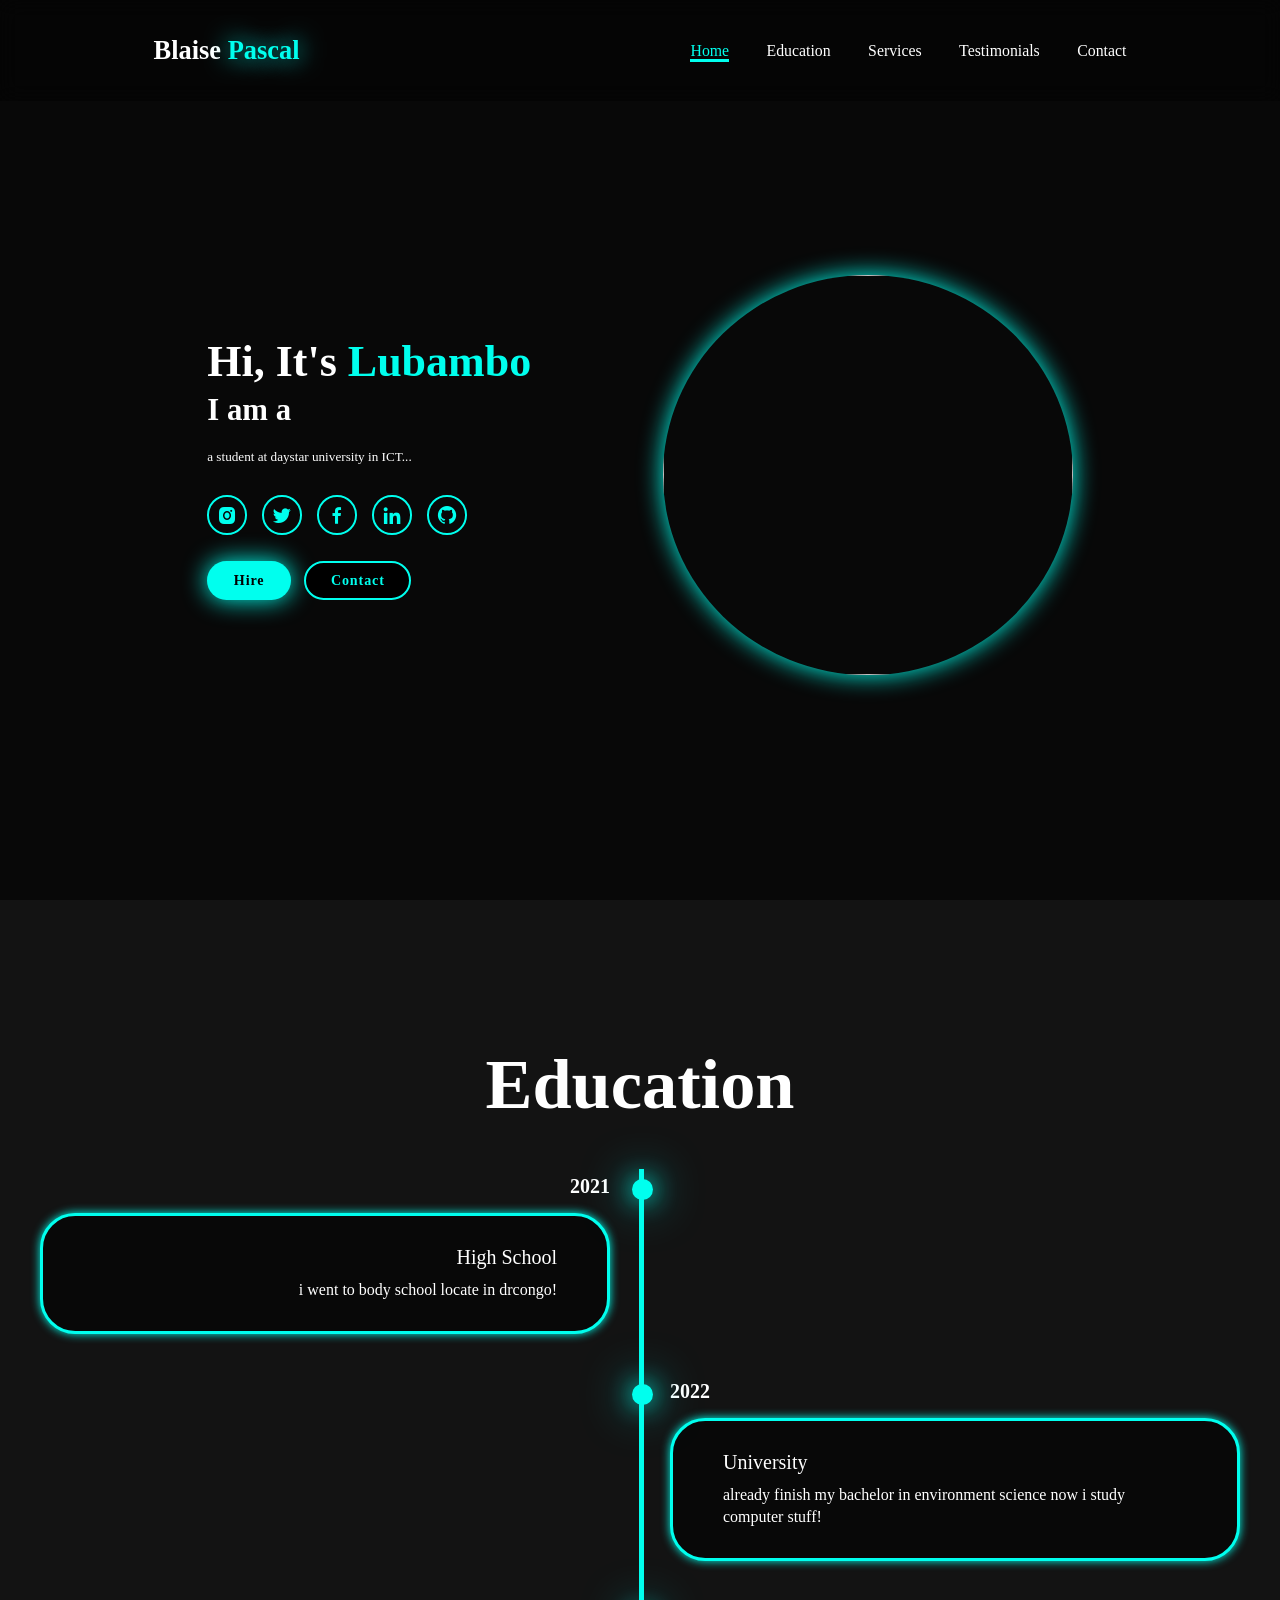
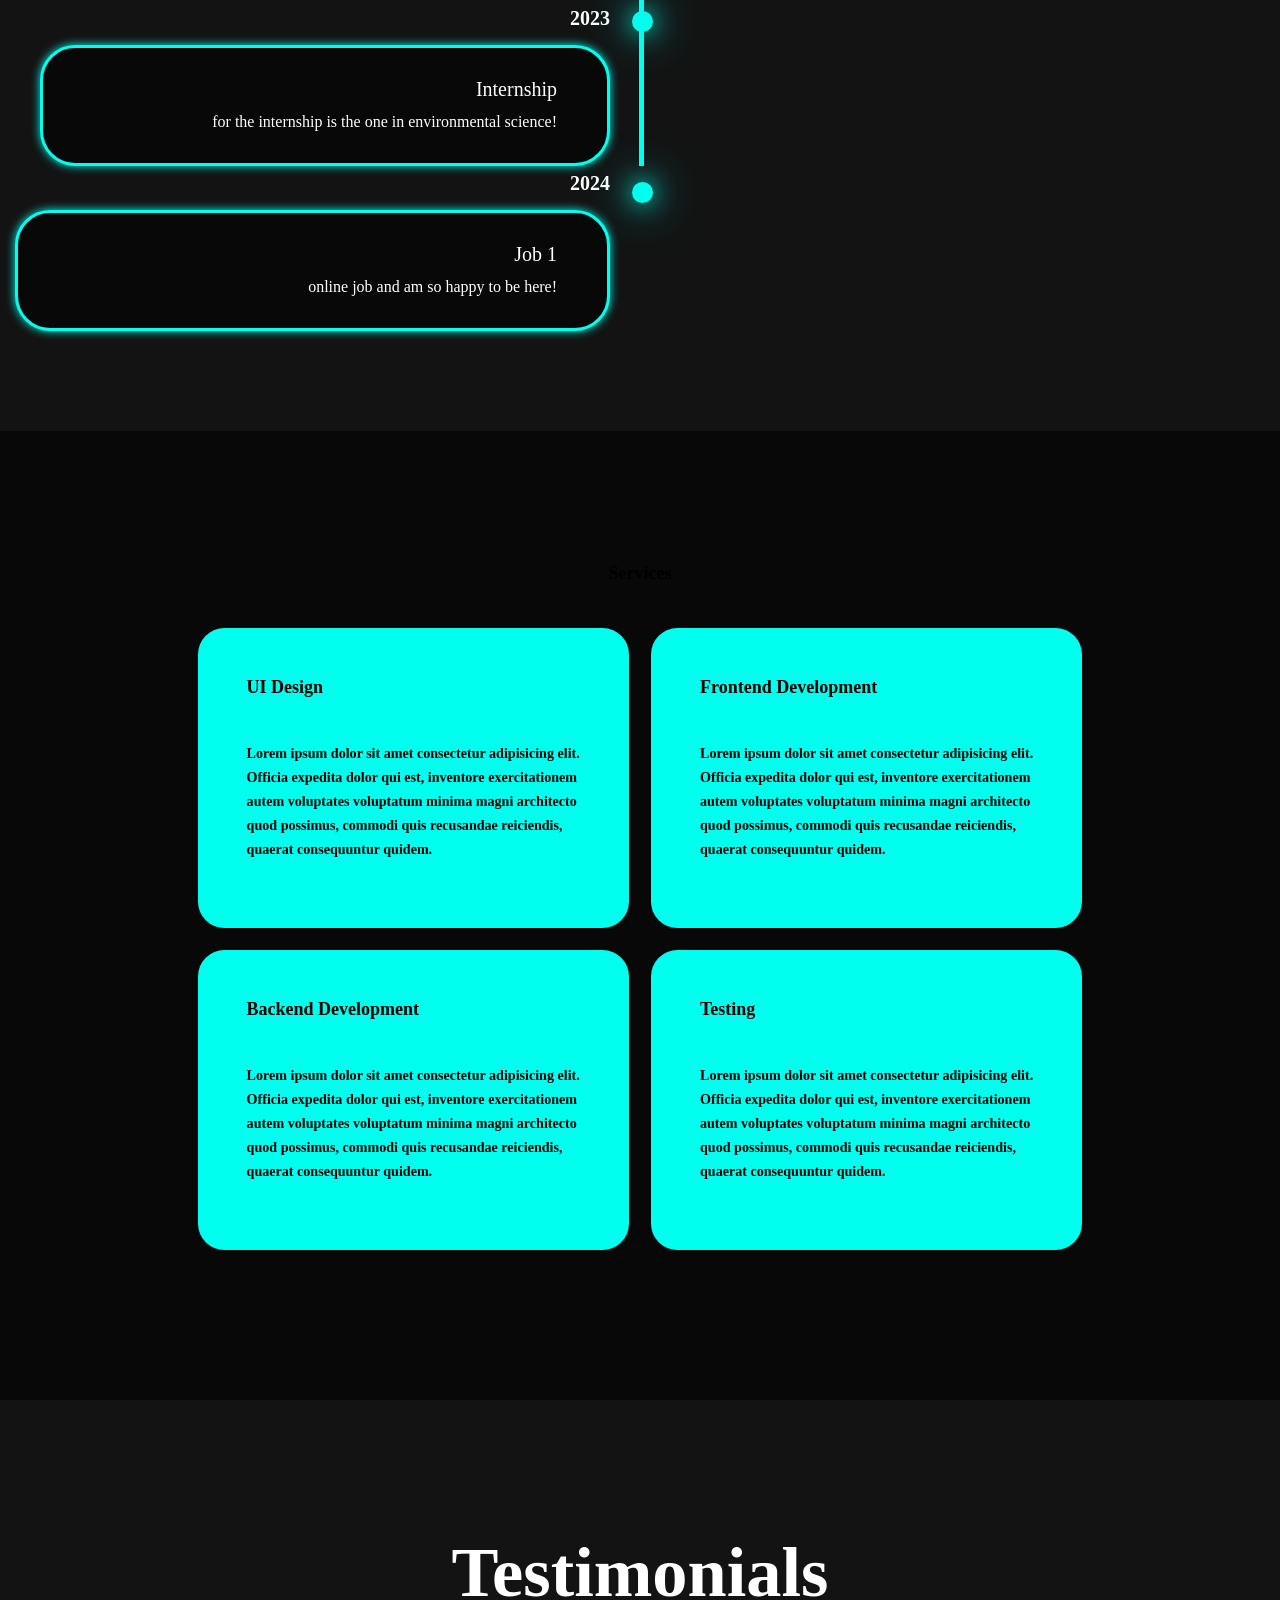
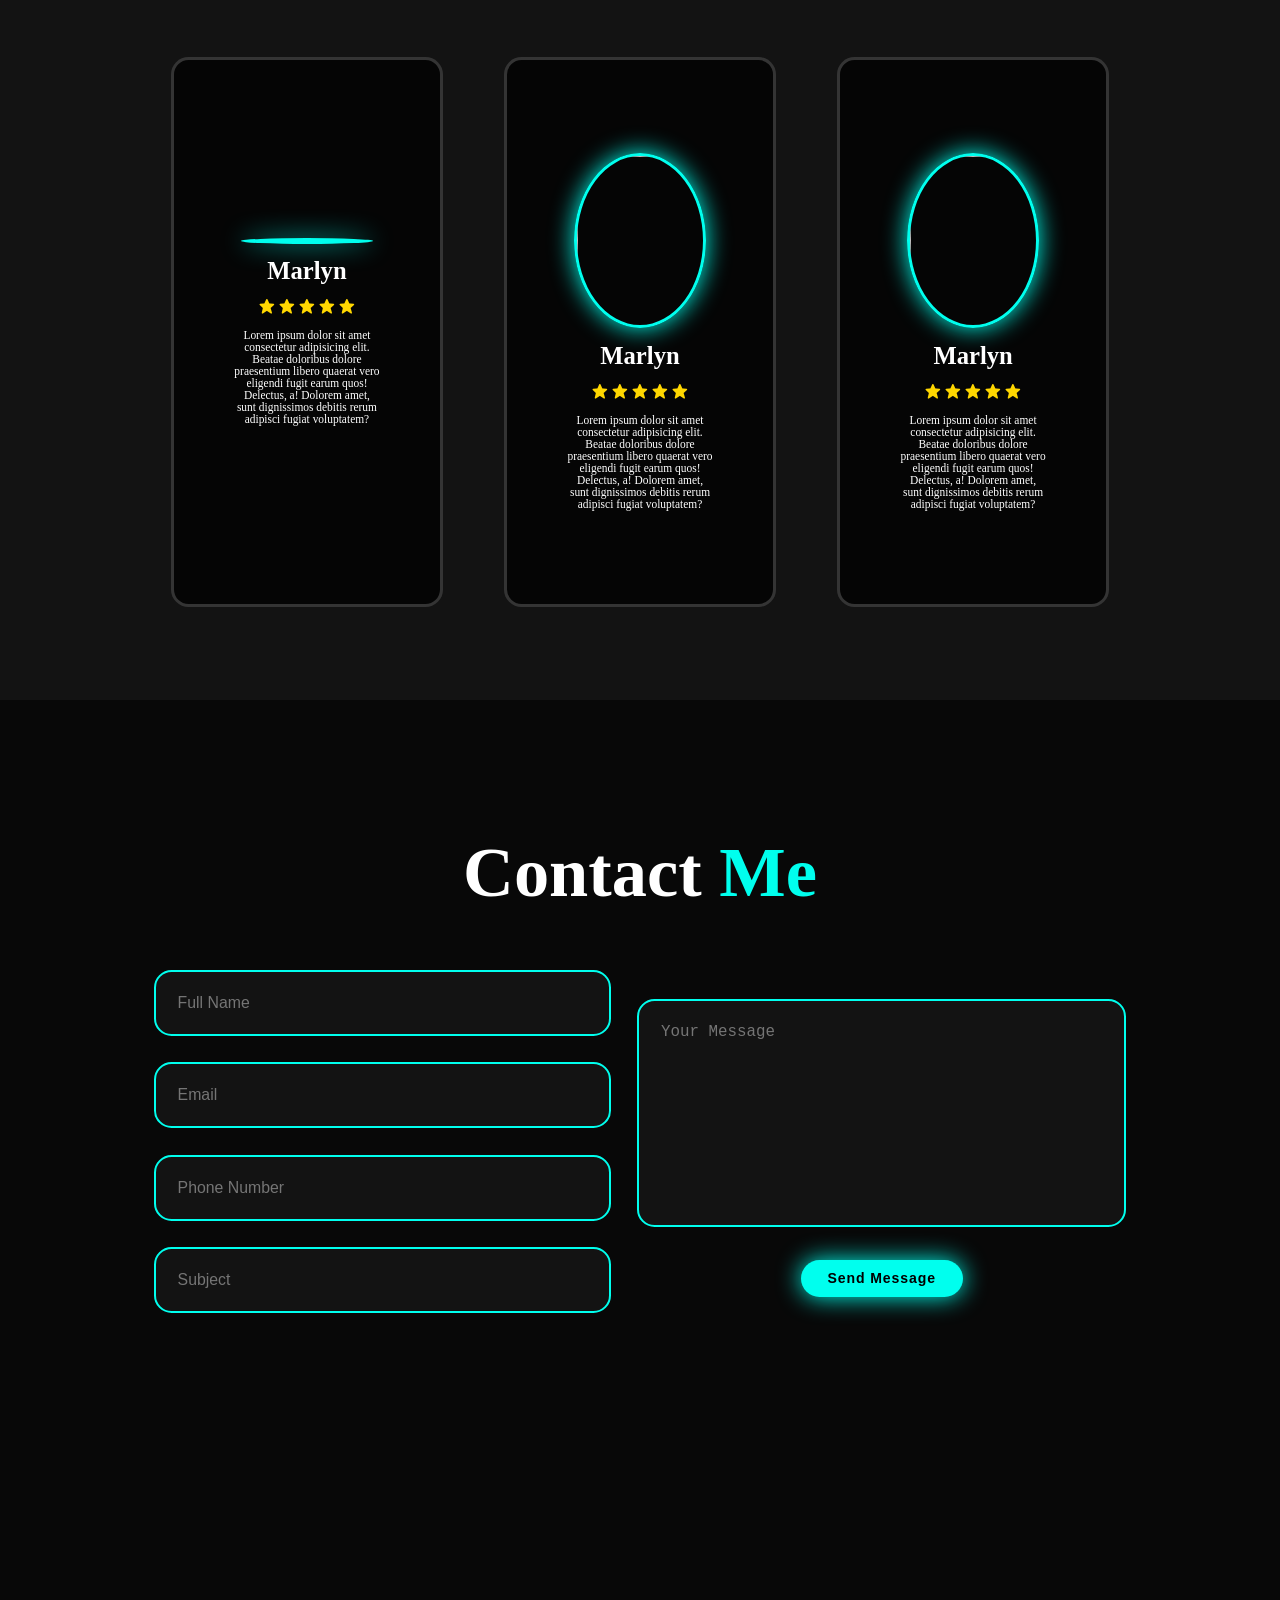
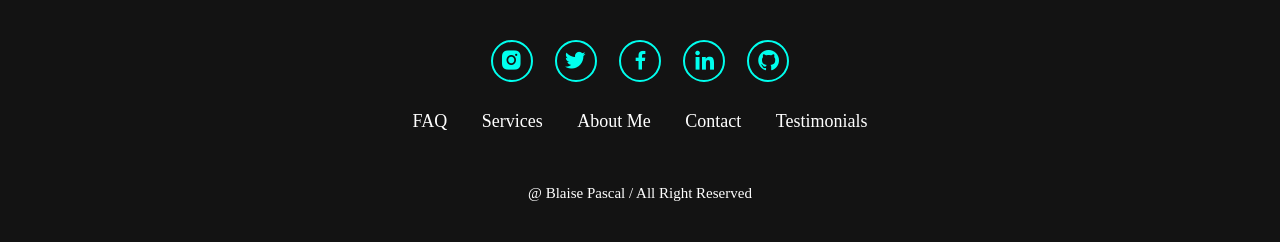
==== commit 52408cda: "Update index.html" ====
--- a/index.html
+++ b/index.html
@@ -28,7 +28,7 @@
     <div class="home-content">
         <h2>Hi, It's <span>Lubambo</span></h2>
         <h3 class="text-animation">I am a <span></span></h3>
-        <p>Lorem ipsum, dolor sit amet consectetur adipisicing elit. Assumenda esse porro fugit quisquam repudiandae temporibus minima optio eum quidem voluptate consectetur voluptatem inventore cupiditate amet unde eligendi, exercitationem ipsam architecto.</p>
+        <p>a student at daystar university in ICT...</p>
 
         <div class="social-icons">
             <a href="#"><i class='bx bxl-instagram-alt' ></i></a>
@@ -62,7 +62,7 @@
             
             <div class="timeline-content">
                 <h3>High School</h3>
-                <p>Lorem ipsum dolor sit, amet consectetur adipisicing elit. Quisquam, explicabo? Sequi in laboriosam deleniti, eum porro ad, quaerat eligendi eaque adipisci libero maxime fugit deserunt nam voluptatem? Nihil, cupiditate sapiente!</p>
+                <p>i went to body school locate in drcongo!</p>
             </div>
         </div>
         <div class="timeline-item">
@@ -71,7 +71,7 @@
             
             <div class="timeline-content">
                 <h3>University</h3>
-                <p>Lorem ipsum dolor sit, amet consectetur adipisicing elit. Quisquam, explicabo? Sequi in laboriosam deleniti, eum porro ad, quaerat eligendi eaque adipisci libero maxime fugit deserunt nam voluptatem? Nihil, cupiditate sapiente!</p>
+                <p>already finish my bachelor in environment science now i study computer stuff!</p>
             </div>
         </div>
         <div class="timeline-item">
@@ -80,7 +80,7 @@
             
             <div class="timeline-content">
                 <h3>Internship</h3>
-                <p>Lorem ipsum dolor sit, amet consectetur adipisicing elit. Quisquam, explicabo? Sequi in laboriosam deleniti, eum porro ad, quaerat eligendi eaque adipisci libero maxime fugit deserunt nam voluptatem? Nihil, cupiditate sapiente!</p>
+                <p>for the internship is the one in environmental science!</p>
             </div>
         </div>
     </div>
@@ -90,7 +90,7 @@
          
          <div class="timeline-content">
             <h3>Job 1</h3>
-            <p>Lorem ipsum dolor sit, amet consectetur adipisicing elit. Quisquam, explicabo? Sequi in laboriosam deleniti, eum porro ad, quaerat eligendi eaque adipisci libero maxime fugit deserunt nam voluptatem? Nihil, cupiditate sapiente!</p>
+            <p>online job and am so happy to be here!</p>
         </div>
     </div>
  </div>
--- a/style.css
+++ b/style.css
@@ -1,18 +1,672 @@
-/* External CSS */
-p.paragraph3 {
-    color: purple;
-    text-decoration: underline;
-}
-
-h1.highlight3 {
-    color: green;
-}
-
-h3.building3 {
-    color: teal;
-}
-
-body {
-    font-family: Arial, sans-serif;
+* {
     margin: 0;
-}+    padding: 0;
+    box-sizing: border-box;
+    text-decoration: none;
+    border: none;
+    outline: none;
+    scroll-behavior: smooth;
+    font-family: "Poppins" sans-serif;
+}
+
+:root {
+    --bg-color: #080808;
+    --second-bg-color: #131313;
+    --text-color: white;
+    --main-color: #00ffee;
+
+}
+
+html{
+    font-size: 60%;
+    /* overflow: hidden; */
+}
+
+body{
+    background-color: var(--bg-color);
+    color: var(--text-color);
+    overflow-x: hidden;
+}
+
+.header{
+    position: fixed;
+    top: 0;
+    left: 0;
+    width: 100%;
+    padding: 4rem 12% 4rem;
+    background: rgba(0, 0, 0, 0.3);
+    backdrop-filter: blur(10px);
+    display: flex;
+    justify-content: space-between;
+    align-items: center;
+    z-index: 5;
+
+}
+
+.logo{
+    font-size: 3rem;
+    color: var(--text-color);
+    font-weight: 800;
+    cursor: pointer;
+    transition: 0.3s ease;
+}
+
+.logo:hover{
+    transform: scale(1.1);
+}
+
+.logo span{
+    text-shadow: 0 0 25px var(--main-color);
+}
+
+.navbar a{
+    font-size: 1.8rem;
+    color: var(--text-color);
+    margin-left: 4rem;
+    font-weight: 500;
+    transition: 0.3s ease;
+    border-bottom: 3px solid transparent;
+}
+
+.navbar a:hover, .navbar a.active{
+    color: var(--main-color);
+    border-bottom: 3px solid var(--main-color);
+}
+
+#menu-icon{
+    font-size: 3,6rem;
+    color: var(--main-color);
+    display: none;
+}
+
+section{
+    min-height: 100vh;
+    padding: 10rem 12% 10rem;
+}
+
+.home{
+    display: flex;
+    align-items: center;
+    justify-content: center;
+    gap: 15rem;
+}
+
+.home-content{
+    display: flex;
+    flex-direction: column;
+    align-items: baseline;
+    text-align: left;
+    justify-content: center;
+    margin-top: 3rem;
+}
+span{
+    color: var(--main-color);
+}
+.logo span{
+    color: var(--main-color);
+}
+.home-content h3{
+    margin-bottom: 2rem;
+    margin-top: 1rem;
+    font-size: 3.5rem;
+}
+.home-content h2{
+    font-size: 5rem;
+    font-weight: 700;
+    margin-top: 1.5rem;
+    line-height: 1;
+}
+.home-img{
+    border-radius: 50%;
+}
+.home-img img{
+    position: relative;
+    top: 3rem;
+    width: 32vw;
+    border-radius: 50%;
+    box-shadow: 0 0 25px var(--main-color);
+    cursor: pointer;
+    transition: 0.4s ease-in-out;
+}
+.home-img img:hover{
+    box-shadow: 0 0 25px var(--main-color),
+                0 0 50px var(--main-color),
+                0 0 100px var(--main-color);
+}
+.home-content p{
+    font-size: 1.5rem;
+    font-weight: 500;
+    line-height: 1.8;
+    max-width: 1000px;
+}
+.social-icons a{
+    display: inline-flex;
+    justify-content: center;
+    align-items: center;
+    width: 4.5rem;
+    height: 4.5rem;
+    background: transparent;
+    border: 2px solid var(--main-color);
+    font-size: 2.5rem;
+    border-radius: 50%;
+    color: var(--main-color);
+    margin: 3rem 1.5rem 3rem 0;
+    transition: 0.3s ease-in-out;
+}
+.social-icons a:hover{
+    color: var(--text-color);
+    transform: scale(1.3)translateY(-5px);
+    box-shadow: 0 0 25px var(--main-color);
+    background-color: var(--main-color);
+}
+.btn{
+    display: inline-block;
+    padding: 1rem 2.8rem;
+    background: var(--main-color);
+    box-shadow: 0 0 25px var(--main-color);
+    border-radius: 4rem;
+    font-size: 1.6rem;
+    color: black;
+    border: 2px solid transparent;
+    letter-spacing: 0.1rem;
+    font-weight: 600;
+    transition: 0.3s ease-in-out;
+    cursor: pointer;
+}
+.btn:hover{
+    transform: scale(1.65);
+    box-shadow: 0 0 50px var(--main-color);
+}
+.btn-group{
+    display: flex;
+    align-items: center;
+    gap: 1.5rem;
+}
+.btn-group a:nth-of-type(2){
+    background-color: black;
+    color: var(--main-color);
+    border: 2px solid var(--main-color);
+    box-shadow: 0 0 25px transparent;
+}
+.btn-group a:nth-of-type(2):hover{
+    box-shadow: 0 0 25px var(--main-color);
+    background-color: var(--main-color);
+    color: black;
+
+}
+
+.text-animation{
+    font-size: 34px;
+    font-weight: 600;
+    min-width: 280px;
+}
+.text-animation span{
+    position: relative;
+}
+.text-animation span::before{
+    content: "Web Developer";
+    color: var(--main-color);
+    animation: words 20s infinite;
+}
+.text-animation span::after{
+    content: "";
+    background-color: var(--bg-color);
+    position: absolute;
+    width: calc(100% + 8px);
+    height: 100%;
+    border-left: 3px solid var(--bg-color);
+    right: -8px;
+    animation: cursor 0.5s infinite, typing 20s steps(14) infinite;
+}
+@keyframes cursor{
+    to{
+        border-left: 2px solid var(--main-color);
+    }
+}
+
+@keyframes words{
+    0%,
+    20%{
+        content: "Frontend Designer";
+    }
+    21%,
+    40%{
+        content: "Web Designer";
+    }
+    41%,
+    60%{
+        content: "UI / UX Designer";
+    }
+    61%,
+    80%{
+        content: Web Developer;
+    }
+    81%,
+    100%{
+        content: "Software Tester";
+    }
+
+}
+
+@keyframes typing{
+    10%,
+    15%,
+    30%,
+    35%,
+    50%,
+    55%,
+    70%,
+    75%,
+    90%,
+    95%{
+        width: 0;
+    }
+    5%,
+    20%,
+    25%,
+    40%,
+    45%,
+    60%,
+    65%,
+    80%,
+    85%{
+        width: calc(100% + 8px);
+    }
+
+}
+
+.heading{
+    font-size: 8rem;
+    text-align: center;
+    margin: 5rem 0;
+    color: white;
+}
+
+.education{
+    padding: 100px 15px;
+    background: var(--second-bg-color);
+}
+.education h2{
+    margin-bottom: 5rem;
+}
+
+.timeline-items{
+    max-width: 1200px;
+    margin: auto;
+    display: flex;
+    flex-wrap: wrap;
+    position: relative;
+}
+.timeline-items::before{
+    content: "";
+    position: absolute;
+    width: 5px;
+    height: 100%;
+    background-color: var(--main-color);
+    left: calc(50% - 1px);
+}
+.timeline-item{
+    margin-bottom: 40px;
+    width: 100%;
+    position: relative;
+}
+.timeline-item:last-child{
+    margin-bottom: 0;
+}
+.timeline-item:nth-child(odd){
+    padding-right: calc(50% + 30px);
+    text-align: right;
+}
+.timeline-item:nth-child(even){
+    padding-left: calc(50% + 30px);
+}
+
+/* .timeline-item.last {
+    padding-right: calc(50% + 30px);
+    text-align: right;
+} */
+
+.timeline-dot{
+    height: 21px;
+    width: 21px;
+    background-color: var(--main-color);
+    box-shadow: 0 0 25px var(--main-color),
+                0 0 50px var(--main-color);
+    position: absolute;
+    left: calc(50% - 8px);
+    border-radius: 50%;
+    top: 10px;
+}
+
+.timeline-date{
+    font-size: 20px;
+    font-weight: 800;
+    color: white;
+    margin: 6px 0 15px;
+}
+.timeline-content{
+    background-color: var(--bg-color);
+    border: 3px solid var(--main-color);
+    padding: 30px 50px;
+    border-radius: 4rem;
+    box-shadow: 0 0 10px var(--main-color);
+    cursor: pointer;
+    transition: 0.3s ease-in-out;
+}
+
+.timeline-content:hover{
+    transform: scale(1.05);
+    box-shadow: 0 0 25px var(--main-color);
+}
+.timeline-content h3{
+    font-size: 20px;
+    color: white;
+    margin: 0 0 10px;
+    font-weight: 500;
+}
+.timeline-content p{
+    font-size: 16px;
+    color: white;
+    font-weight: 300;
+    line-height: 22px;
+}
+::-webkit-scrollbar{
+    width: 15px;
+}
+::-webkit-scrollbar-thumb{
+    width: 15px;
+}
+::-webkit-scrollbar-track{
+    background-color: var(--bg-color);
+    width: 25px;
+}
+
+.services{
+    background-color: var(--bg-color);
+    color: black;
+}
+.services h2{
+    margin-bottom: 5rem;
+    color: black;
+    font-size: large;
+}
+.services-container{
+    display: grid;
+    grid-template-columns: repeat(2,1fr);
+    align-items: center;
+    gap: 2.5rem;
+}
+.service-box{
+    background-color: var(--main-color);
+    height: 300px;
+    border-radius: 3rem;
+    border: 5px solid transparent;
+    cursor: pointer;
+    transition: 0.4s ease-in-out;
+}
+
+.service-box:hover{
+    background: white;
+    color: black;
+    border: 5px solid var(--main-color);
+    transform: scale(1.03);
+}
+.service-box .service-info{
+    display: flex;
+    flex-direction: column;
+    text-align: left;
+    max-height: 200px;
+    justify-content: left;
+    align-items: baseline;
+    padding: 5rem 5rem;
+}
+.service-info p{
+    font-size: 1.6rem;
+    font-weight: 600;
+    max-height: 100px;
+    line-height: 1.7;
+    margin: auto;
+}
+
+.testimonials{
+    background: var(--second-bg-color);
+}
+.testimonials-box{
+    background-size: cover;
+    display: flex;
+    align-items: center;
+    justify-content: center;
+    flex-direction: column;
+}
+.testimonials .heading{
+    margin-bottom: 5rem;
+}
+.testimonials-box img{
+    width: 15rem;
+    border-radius: 50%;
+    border: 3px solid var(--main-color);
+    box-shadow: 0 0 25px var(--main-color);
+}
+.wrapper{
+    display: grid;
+    grid-template-columns: repeat(3,1fr);
+    gap: 3rem;
+}
+.testimonial-item{
+    min-height: 550px;
+    max-width: 450px;
+    background: rgba(0, 0, 0, 0.7);
+    border: 3px solid rgb(238, 238, 238, 0.2);
+    border-radius: 2rem;
+    margin: 0 2rem;
+    padding: 30px 60px;
+    cursor: pointer;
+    display: flex;
+    flex-direction: column;
+    align-items: center;
+    justify-content: center;
+    text-align: center;
+    gap: 1.5rem;
+    color: white;
+    transition: 0.4s ease-in-out;
+}
+.testimonial-item:hover{
+    border: 3px solid var(--main-color);
+    transform: translateY(-10px)scale(1.03);
+    box-shadow: 0 0 50px var(--main-color);
+}
+.testimonial-item h2{
+    font-size: 2.8rem;
+}
+.testimonial-item p{
+    font-size: 1.3rem;
+}
+#star{
+    color: gold;
+    font-size: 2rem;
+}
+
+.contact{
+    background-color: var(--bg-color);
+}
+.contact h2{
+    margin-bottom: 3rem;
+    color: white;
+}
+.contact form{
+    display: flex;
+    align-items: center;
+    justify-content: center;
+    gap: 3rem;
+    margin: 5rem auto;
+    text-align: center;
+}
+.contact form .input-box{
+    display: flex;
+    justify-content: center;
+    flex-wrap: wrap;
+}
+.contact form .input-box input, .contact form textarea{
+    width: 100%;
+    padding: 2.5rem;
+    font-size: 1.8rem;
+    color: var(--text-color);
+    background: var(--second-bg-color);
+    border-radius: 2rem;
+    border: 2px solid var(--main-color);
+    margin: 1.5rem 0;
+    resize: none;
+}
+.contact form .btn{
+    margin-top: 2rem;
+}
+.footer{
+    position: relative;
+    bottom: 0;
+    width: 100%;
+    padding: 40px 0;
+    background-color: var(--second-bg-color);
+}
+.footer .social{
+    text-align: center;
+    padding-bottom: 25px;
+    color: var(--main-color);
+}
+.footer .social a{
+    font-size: 25px;
+    color: var(--main-color);
+    border: 2px solid var(--main-color);
+    width: 42px;
+    height: 42px;
+    line-height: 42px;
+    display: inline-block;
+    text-align: center;
+    border-radius: 50%;
+    margin: 0 10px;
+    transition: 0.3s ease-in-out;
+}
+.footer .social a:hover{
+    transform: scale(1,2) translateY(-10px);
+    background-color: var(--main-color);
+    color: black;
+    box-shadow: 0 0 25px var(--main-color);
+}
+.footer ul{
+    margin-top: 0;
+    padding: 0;
+    font-size: 18px;
+    line-height: 1.6;
+    margin-bottom: 0;
+    text-align: center;
+}
+.footer ul li a{
+    color: white;
+    border-bottom: 3px solid transparent;
+    transition: 0.3s ease-in-out;
+}
+.footer ul li a:hover{
+    border-bottom: 3px solid var(--main-color);
+}
+.footer ul li{
+    display: inline-block;
+    padding: 0 15px;
+}
+.footer .copyright{
+    margin-top: 50px;
+    text-align: center;
+    font-size: 15px;
+    color: white;
+}
+
+@media(max-width:1285px){
+    html{
+        font-size: 55%;
+    }
+    .services-container{
+        padding-bottom: 7rem;
+        grid-template-columns: repeat(2,1fr);
+        margin: 0 5rem;
+    }
+}
+
+@media(max-width:991px){
+    header{
+        padding: 2rem 3%;
+    }
+    section{
+        padding: 10rem 3% 2rem;
+    }
+    .timeline-items::before{
+        left: 7px;
+    }
+    .timeline-item:nth-child(odd){
+        padding-right: 0;
+        text-align: left;
+    }
+    .timeline-item:nth-child(odd), .timeline-item:nth-child(even){
+        padding-left: 37px;
+    }
+    .timeline-dot{
+        left: 0;
+    }
+    .services{
+        padding-bottom: 7rem;
+    }
+    .testimonials .wrapper{
+        grid-template-columns: repeat(1,1fr);
+    }
+    .contact form{
+        flex-direction: column;
+    }
+    .footer{
+        padding: 2rem 3%;
+    }
+}
+@media(max-width:895px){
+    #menu-icon{
+        display: block;
+    }
+    .navbar{
+        position: absolute;
+        top: 100%;
+        right: 0;
+        width: 50%;
+        padding: 1rem 3%;
+        background: rgba(0, 0, 0, 0.8);
+        backdrop-filter: blur(20px);
+        border-bottom-left-radius: 2rem;
+        border-left: 2px solid var(--main-color);
+        border-bottom: 2px solid var(--main-color);
+        display: none;
+    }
+    .navbar.active{
+        display: block;
+    }
+    .navbar a{
+        display: block;
+        font-size: 2rem;
+        margin: 3rem 0;
+        color: white;
+    }
+    .home{
+        flex-direction: column-reverse;
+        margin: 5rem 4rem;
+    }
+    .home-content h3{
+        font-size: 8rem;
+        margin-top: 3rem;
+    }
+    .home-content p{
+        max-width: 600px;
+        margin: 0 auto;
+    }
+    .home-img img{
+        width: 56vw;
+    }
+    .services h2{
+        margin-bottom: 3rem;
+    }
+    .services-container{
+        grid-template-columns: repeat(1,1fr);
+    }
+}
